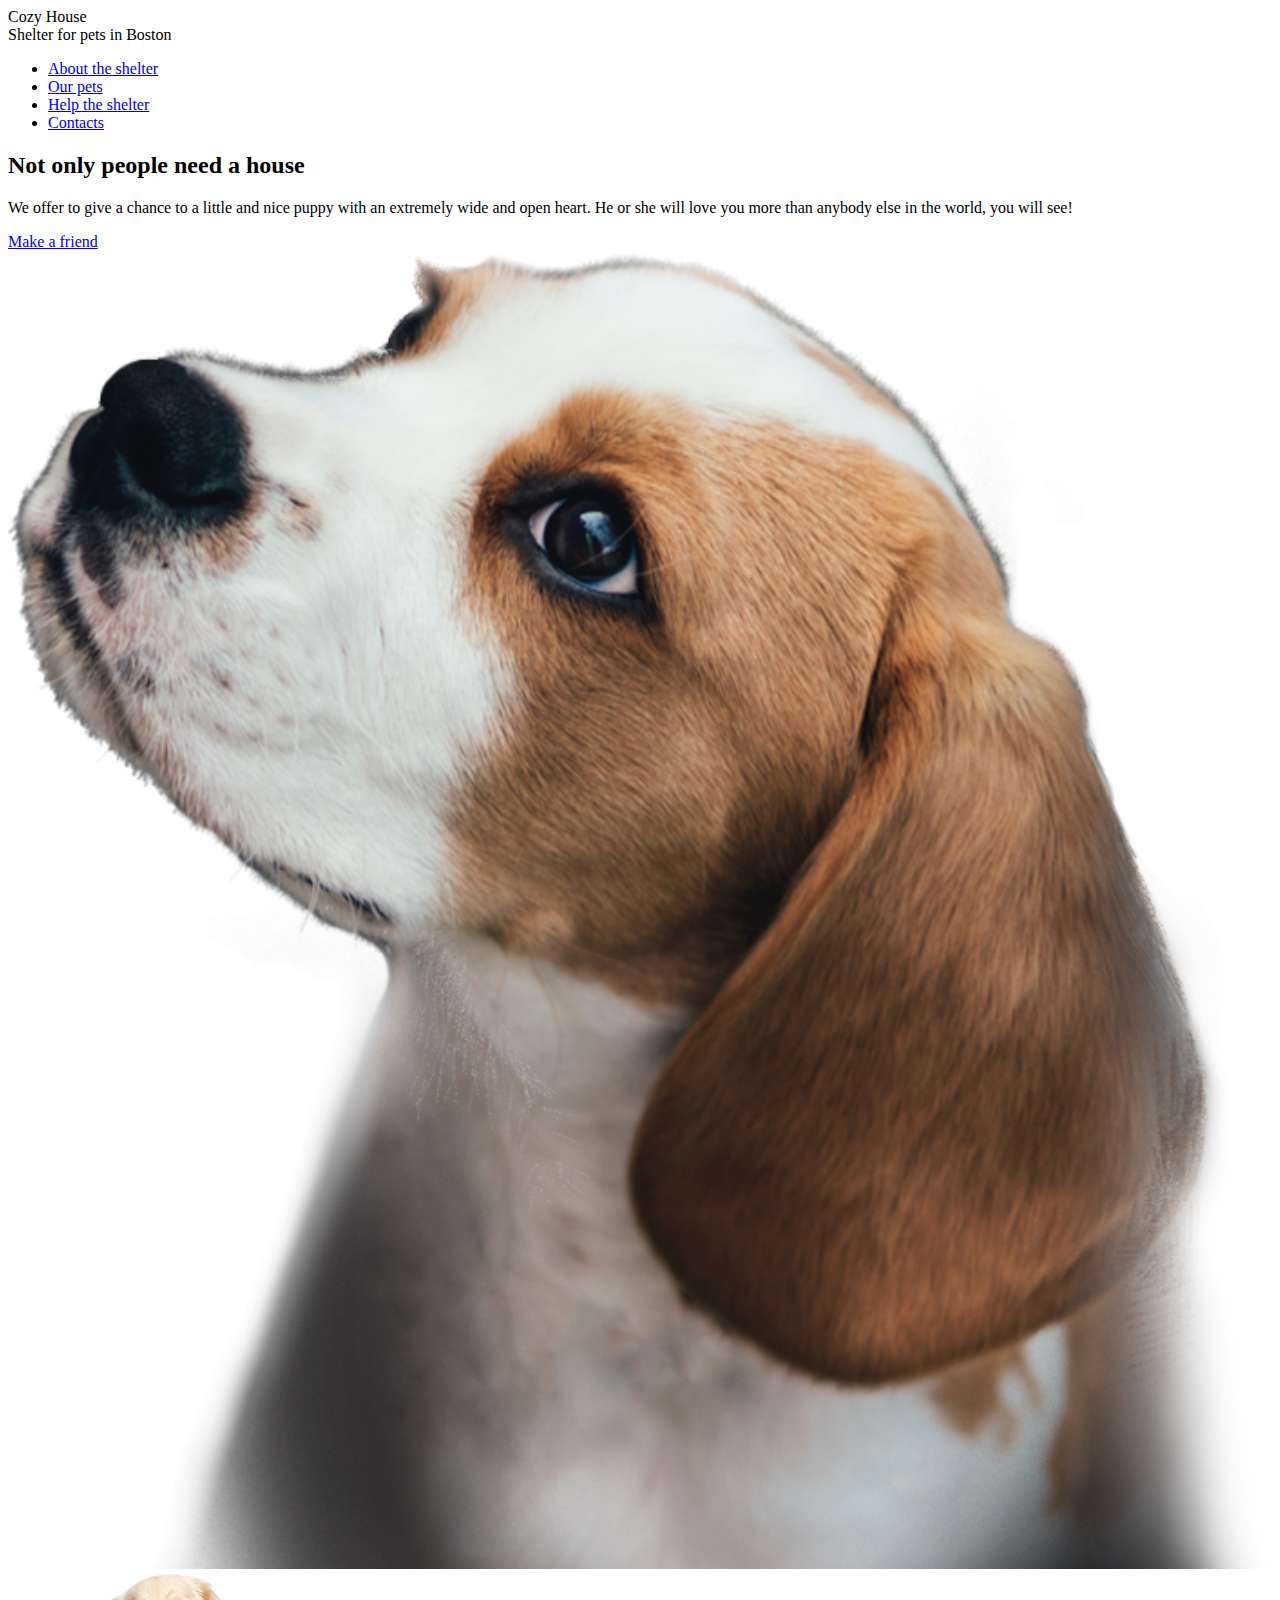
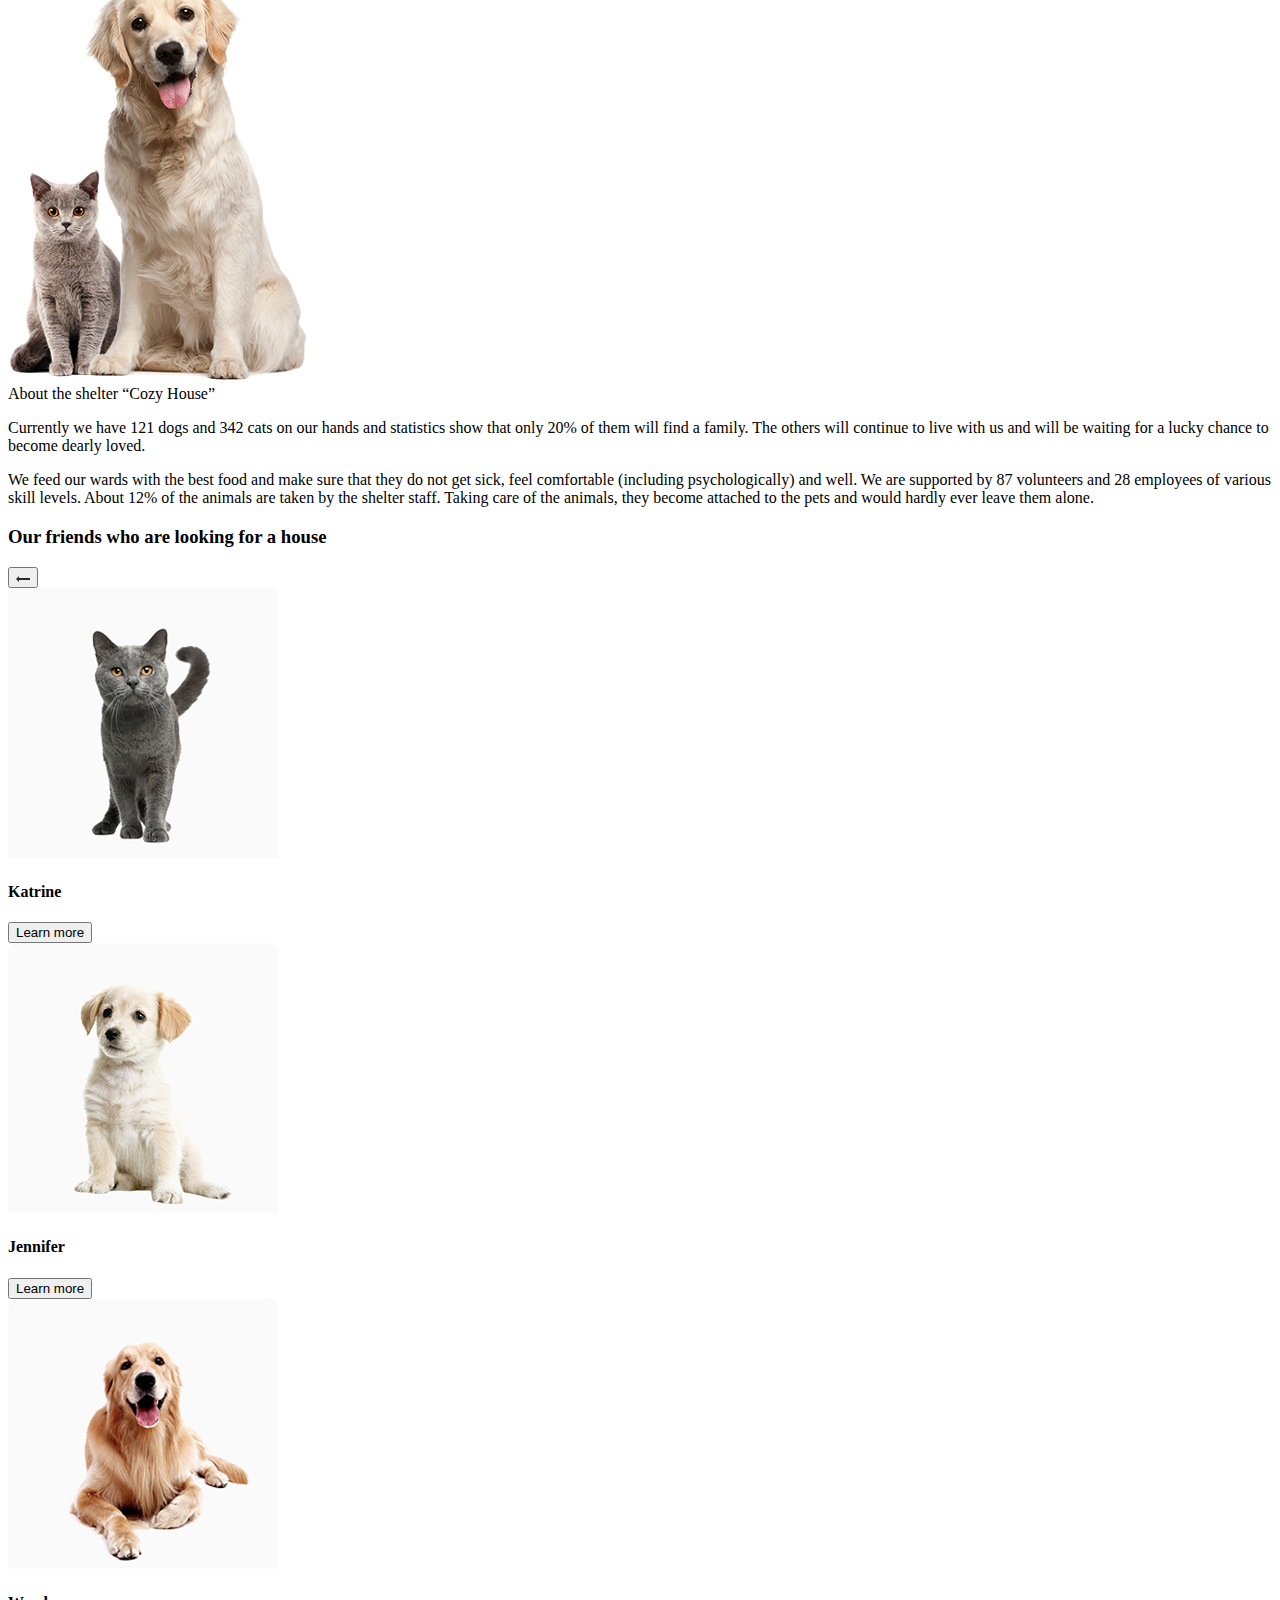
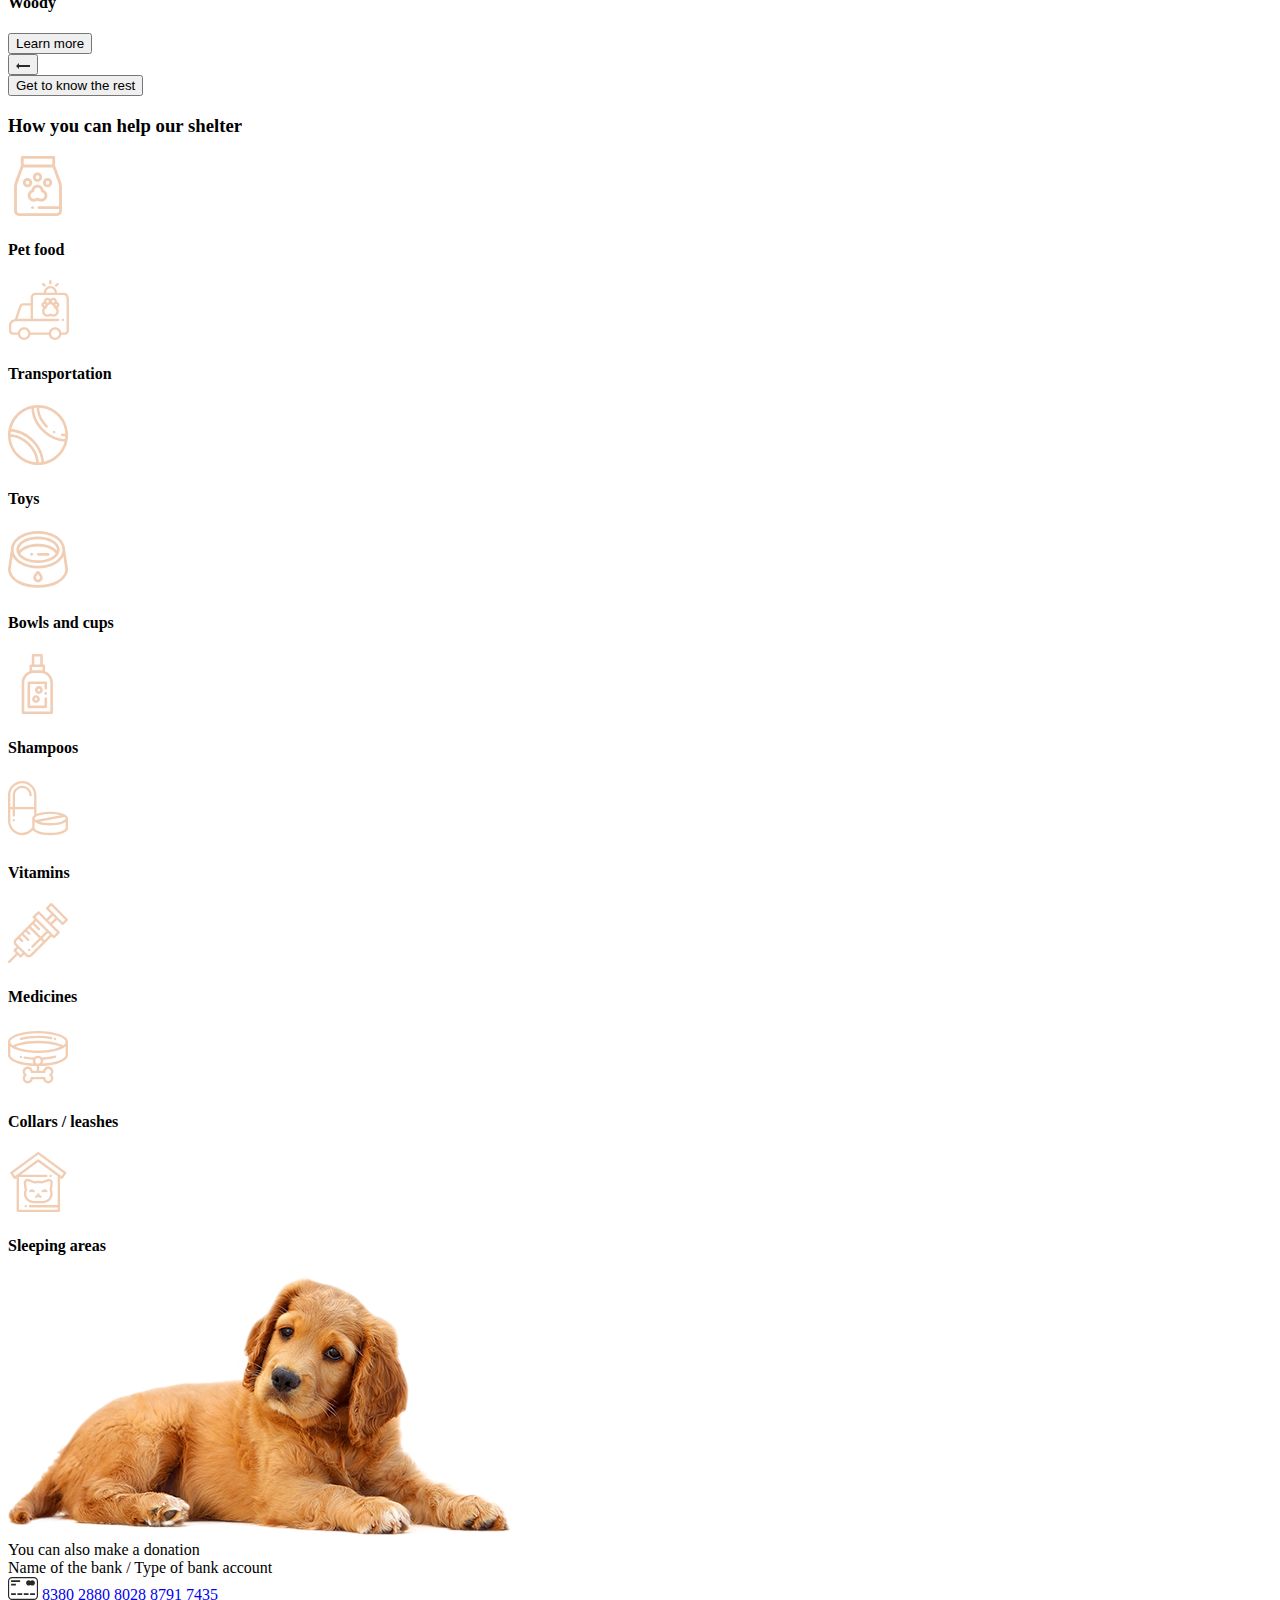
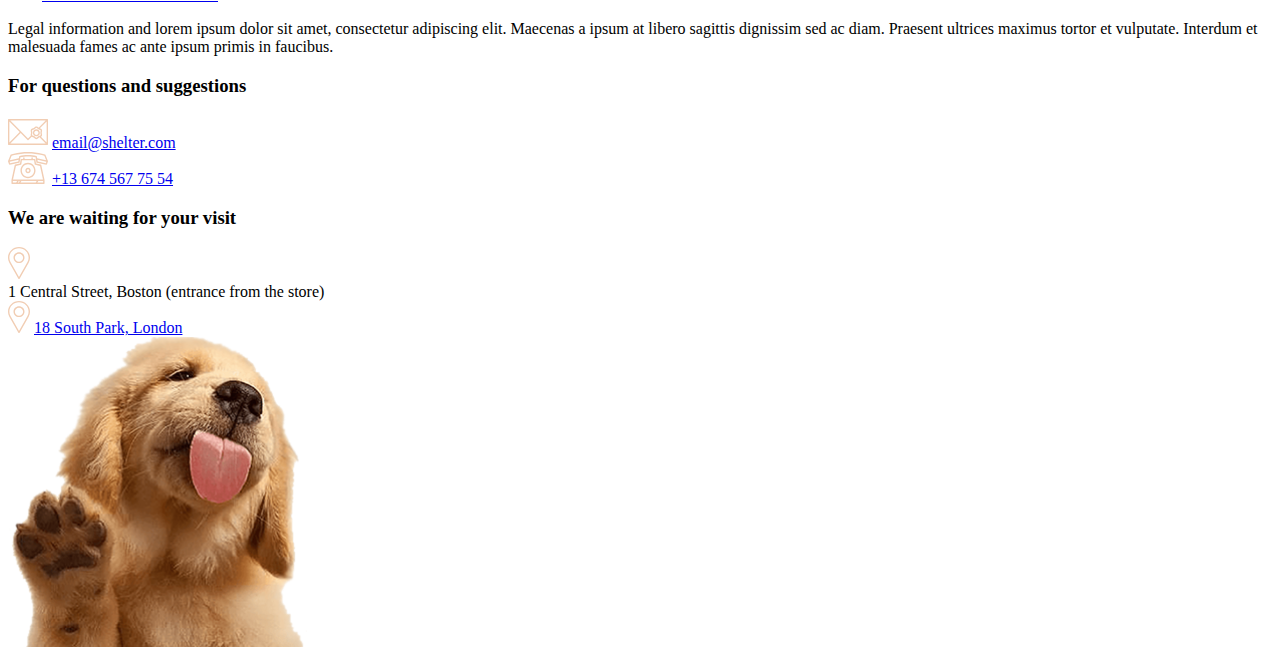
==== Shelter/pages/main/index.html @ 5400a788 "Add files via upload" ====
<!DOCTYPE html>
<html lang="en">

<head>
    <meta charset="UTF-8">
    <meta name="viewport" content="width=device-width, initial-scale=1.0">
    <link rel="stylesheet" href="./styles.css">
    <title>Shelter</title>
</head>

<body>

    <header class="header">
        <div class="wrapper">

            <div class="Header__logo">
                <div class="Header__logo__name"> Cozy House</div>
                <div class="Header__logo__text">Shelter for pets in Boston</div>
            </div>

            <nav class="nav">
                <ul class="list">
                    <li class="list__item "><a class="list_link list__item_active" href="#">About the shelter</a></li>
                    <li class="list__item"><a class="list_link list__link-disabled" href="../pets/pets.html">Our pets</a></li>
                    <li class="list__item"><a class="list_link list__link-disabled" href="#">Help the shelter</a></li>
                    <li class="list__item"><a class="list_link list__link-disabled" href="#">Contacts</a></li>
                </ul>

            </nav>
        </div>
    </header>



    <section class="section">
        <main class="main">
            <div class="wrapper">
                <div class="hero">
                    <div class="hero__content">
                        <h2 class="hero__title">Not only people need a house</h2>

                        <p class="hero__subtitle"> We offer to give a chance to a little and nice puppy with an
                            extremely wide
                            and open heart. He or she will love you more than anybody else in the world, you will see!
                        </p>

                        <div class="NotOnly__button">
                            <a href="../pets/pets.html"> Make a friend</a>
                        </div>

                        
                    </div>



                    <div class="hero__image">
                        <img src="../../assets/images/start-screen-puppy.png" alt="Dog" width = 100%;>
                   </div>
                    <!--hero__content-->

                </div>
                <!--hero-->
            </div>
            <!--wrapper-->
        </main>




        <div class="about">
            <div class="wrapper">
                <div class="about__wrapper">
                    <div class="about__img-wrapper">
                        <img class="about__img" src="../../assets/images/about-pets.jpg" alt="">
                    </div>
                    <div class="about__content">
                        <div class="about__title">
                            <span>
                                About the shelter
                            </span>
                            <span>
                                “Cozy House”
                            </span>

                        </div>
                        <div class="about__description">
                            <p>
                                Currently we have 121 dogs and 342 cats on our hands and statistics show that only 20%
                                of them will find a family. The others will continue to live with us and will be waiting
                                for a lucky chance to become dearly loved.
                            </p>
                            <p>
                                We feed our wards with the best food and make sure that they do not get sick, feel
                                comfortable (including psychologically) and well. We are supported by 87 volunteers and
                                28 employees of various skill levels. About 12% of the animals are taken by the shelter
                                staff. Taking care of the animals, they become attached to the pets and would hardly
                                ever leave them alone.
                            </p>
                        </div>
                    </div>
                </div>
            </div>
        </div>
        <!--about-->

        <div class="pets">
            <div class="wrapper">
                <div class="pets__wrapper">


                    <h3 class="pets__title">
                        <span>Our friends who</span>
                        <span>are looking for a house</span>
                    </h3>

                    <div class="pets__contetnt">
                        <button class="slider__button"><img src="../../assets/images/Arrow.svg" alt="arrow">
                        </button>


                        <div class="pets__cards">
                            <div class="pets__card-item">
                                <img src="../../assets/images/pets-katrine.png" alt="Pets-Katrine"
                                    class="pets__card-image">
                                <div class="pets__card-content">
                                    <h4 class="pets__card-title">Katrine</h4>
                                    <button class="pets__card-button">Learn more</button>
                                </div>
                            </div>
                            <div class="pets__card-item">
                                <img src="../../assets/images/pets-jennifer.png" alt="Pets-jennifer"
                                    class="pets__card-image">
                                <div class="pets__card-content">
                                    <h4 class="pets__card-title">Jennifer</h4>
                                    <button class="pets__card-button">Learn more</button>
                                </div>
                            </div>
                            <div class="pets__card-item hidden">
                                <img src="../../assets/images/pets-woody.png" alt="Pets-Woody"
                                    class="pets__card-image">
                                <div class="pets__card-content">
                                    <h4 class="pets__card-title">Woody</h4>
                                    <button class="pets__card-button">Learn more</button>
                                </div>
                            </div>


                        </div>


                        <button class="slider__button-reverted"><img src="../../assets/images/Arrow.svg" alt="arrow">
                        </button>
                    </div>

                   <a href="../pets/pets.html">     
                        <button 
                        class="pets__button">Get to know the rest</button>
                    </a>

                </div>
            </div>
        </div>
        <div class="help">
            <div class="help__wrapper wrapper">
                <h3 class="help__title"> 
                    <span>How you can help</span>
                    <span>our shelter</span>
                </h3>

                    <div class="help_content">

                        <div class="help_item">
                            <img src="../../assets/images/ico/icon-pet-food.svg" alt="" class="help__item-icon">

                            <h4  class="help__item-title">Pet food</h4>
                        </div>

                        <div class="help_item">
                            <img src="../../assets/images/ico/icon-transportation.svg" alt="" class="help__item-icon">

                            <h4  class="help__item-title">Transportation</h4>
                        </div>
                        <div class="help_item">
                            <img src="../../assets/images/ico/icon-toys.svg" alt="" class="help__item-icon">

                            <h4  class="help__item-title">Toys</h4>
                        </div>
                        <div class="help_item">
                            <img src="../../assets/images/ico/icon-bowls-and-cups.svg" alt="" class="help__item-icon">

                            <h4  class="help__item-title">Bowls and cups</h4>
                        </div>
                        <div class="help_item">
                            <img src="../../assets/images/ico/icon-shampoos.svg" alt="" class="help__item-icon">

                            <h4  class="help__item-title">Shampoos</h4>
                        </div>
                        <div class="help_item">
                            <img src="../../assets/images/ico/icon-vitamins.svg" alt="" class="help__item-icon">

                            <h4  class="help__item-title">Vitamins</h4>
                        </div>
                        <div class="help_item">
                            <img src="../../assets/images/ico/icon-medicines.svg" alt="" class="help__item-icon">

                            <h4  class="help__item-title">Medicines</h4>
                        </div>
                        <div class="help_item">
                            <img src="../../assets/images/ico/icon-collars-leashes.svg" alt="" class="help__item-icon">

                            <h4  class="help__item-title">Collars / leashes</h4>
                        </div>
                        <div class="help_item">
                            <img src="../../assets/images/ico/icon-sleeping-area.svg" alt="" class="help__item-icon">

                            <h4  class="help__item-title">Sleeping areas</h4>
                        </div>


                    </div> <!--Help content-->
               
            </div>
        </div>

        <div class="donation">
            <div class="donation__wrapper wrapper">
                <img src="../../assets/images/donation-dog.png" alt="" class="donation__image">
                    
                <div class="donation__content">
                        <div class="donation__title">
                            <span>You can also</span> 
                            <span> make a donation</span>
                        </div>
                        <div class="donation__subtitle">Name of the bank / Type of bank account</div>
                        <div class="donation__paymant">
                            <img src="../../assets/images/ico/credit-card.svg" alt="" class="donation__paymant-ico">
                            <a href="#" class="donation__paymant-text">8380 2880 8028 8791 7435</a>
                        </div>
                        <p class="donation__descriptoin">Legal information and lorem ipsum dolor sit amet, consectetur adipiscing elit. Maecenas a ipsum at libero sagittis dignissim sed ac diam. Praesent ultrices maximus tortor et vulputate. Interdum et malesuada fames ac ante ipsum primis in faucibus.</p>
                </div>
                
            </div>
        </div>

    </section>


<footer class="footer">
    <div class="footer-wrapper wrapper">
        <div class="wrapper__content">

            <div class="footer__contacts">
                <h3 class="footer__contacts-title"> 
                    <span>For questions</span>
                    <span>and suggestions</span>
                </h3>
    
                <div class="footer__contacts-mail">
                    <img 
                    class="footer__contacts-mail-icon" 
                    src="../../assets/images/ico/icon-email.svg" 
                    alt="">
                    <a href="#" class="footer__contacts-mail-text">email@shelter.com</a>
                </div>
                <div class="footer__contacts-phone">
                    <img 
                    class="footer__contacts-phone-icon" 
                    src="../../assets/images/ico/icon-phone.svg" 
                    alt="">
                    <a href="#" class="footer__contacts-phone-number">+13 674 567 75 54</a>
                </div>
            </div>
    
            <div class="footer__location">
                <h3 class="footer__location-title"> 
                    <span>We are waiting</span>
                    <span>for your visit</span>
                </h3>
                
                <div class="footer__location-first">
                    <img 
                    class="footer__location-icon" 
                    src="../../assets/images/ico/icon-marker.svg" 
                    alt="">
                    <div class="footer__location-first-text">
                        <span>1 Central Street, Boston</span>
                        <span>(entrance from the store)</span>
                    </div>
                </div>
                <div class="footer__location-second">
                    <img 
                    class="footer__location-icon" 
                    src="../../assets/images/ico/icon-marker.svg" 
                    alt="">
                    <a href="#" class="footer__location-second-text">18 South Park, London </a>
                </div>
            </div>

        </div> <!--wrapper__content-->
       
        <div class="footer__image-wrapper">
            <img src="../../assets/images/footer-puppy.png" alt="">
        </div>

    </div> <!--Wrapper-->
</footer>


</body>

</html>
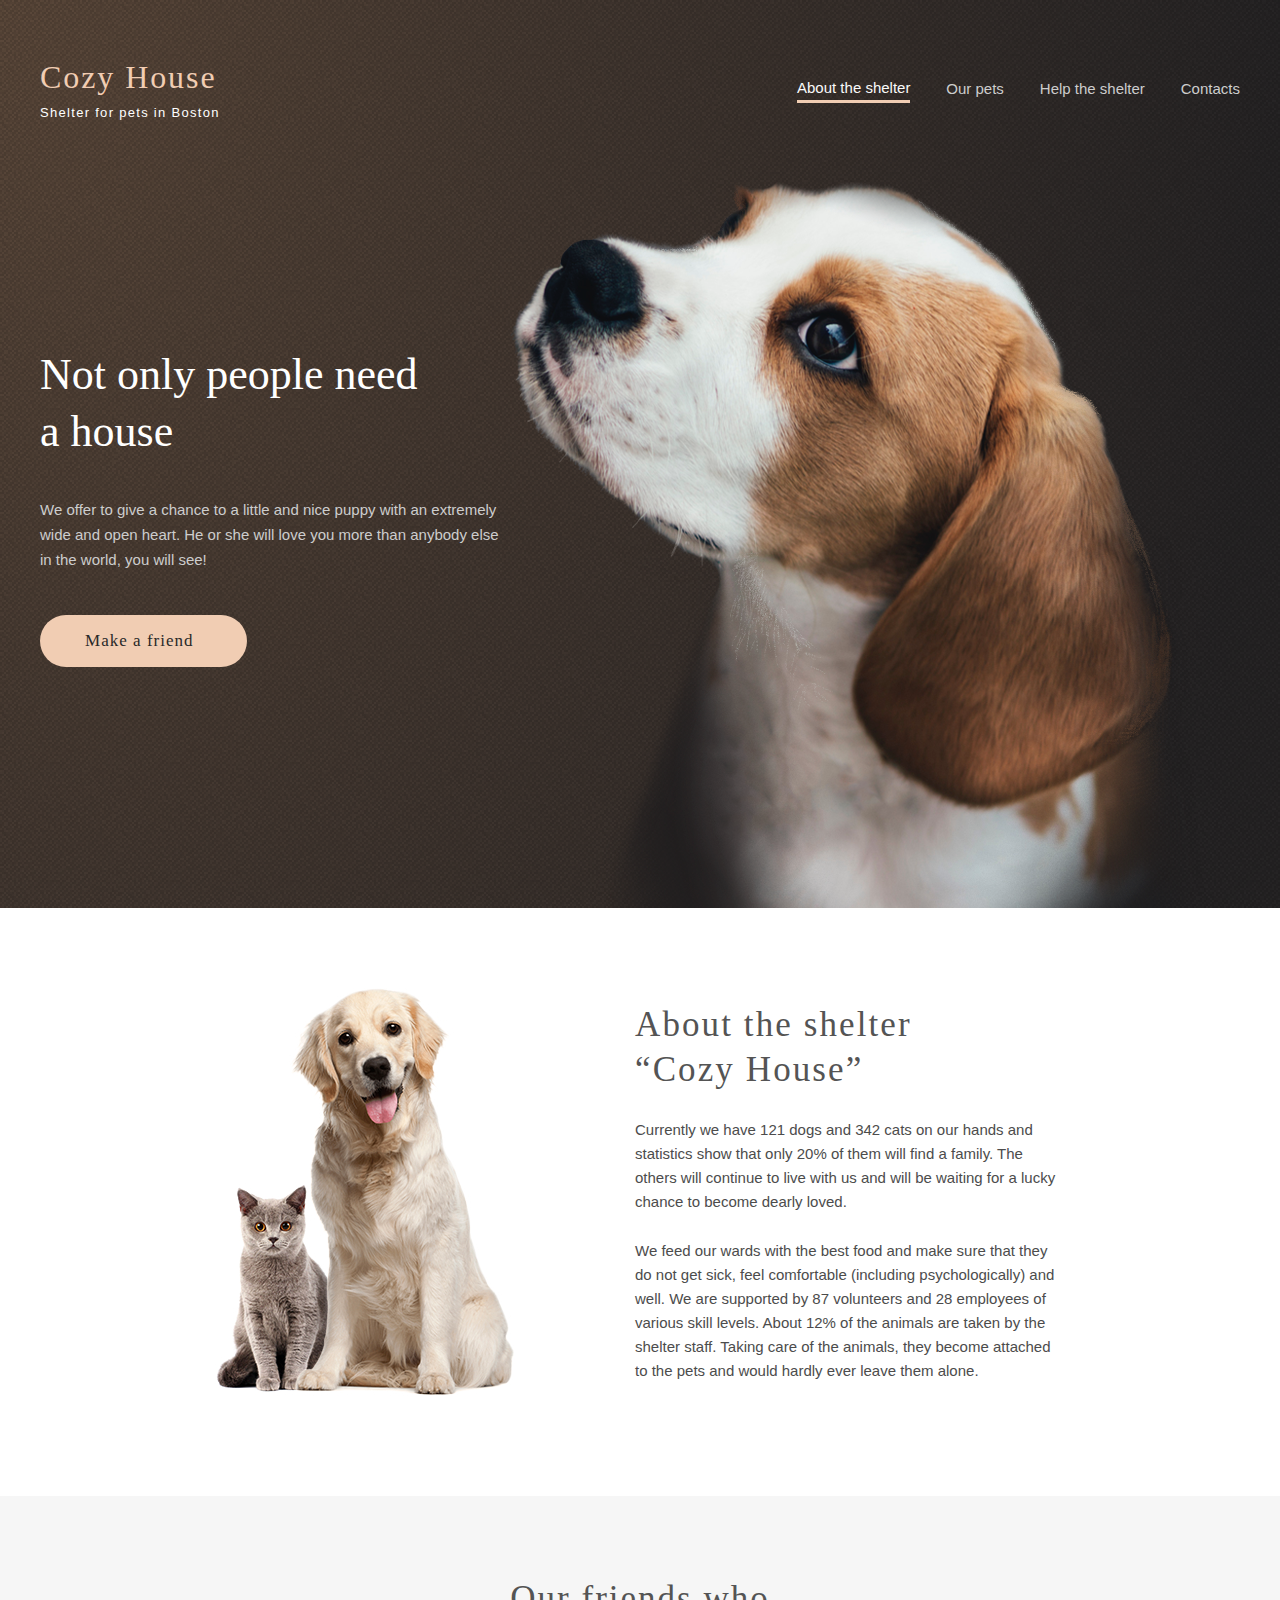
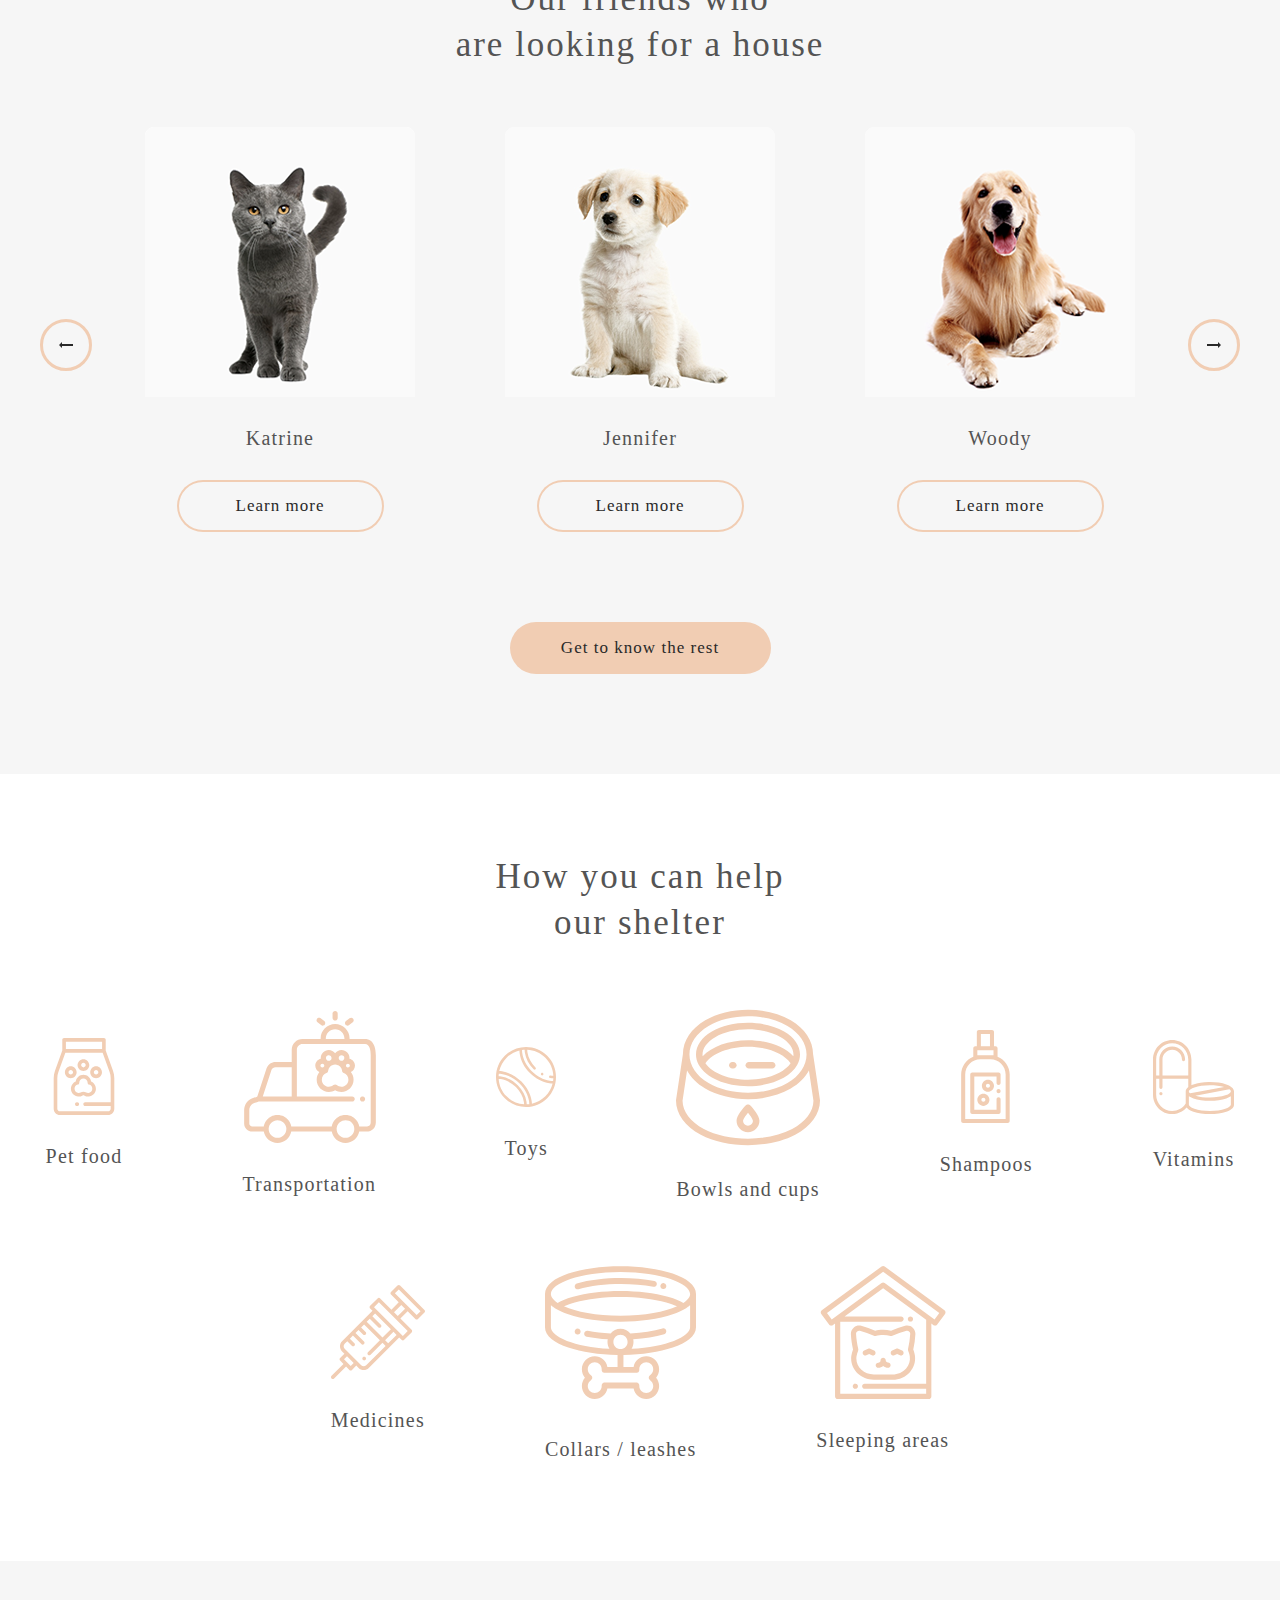
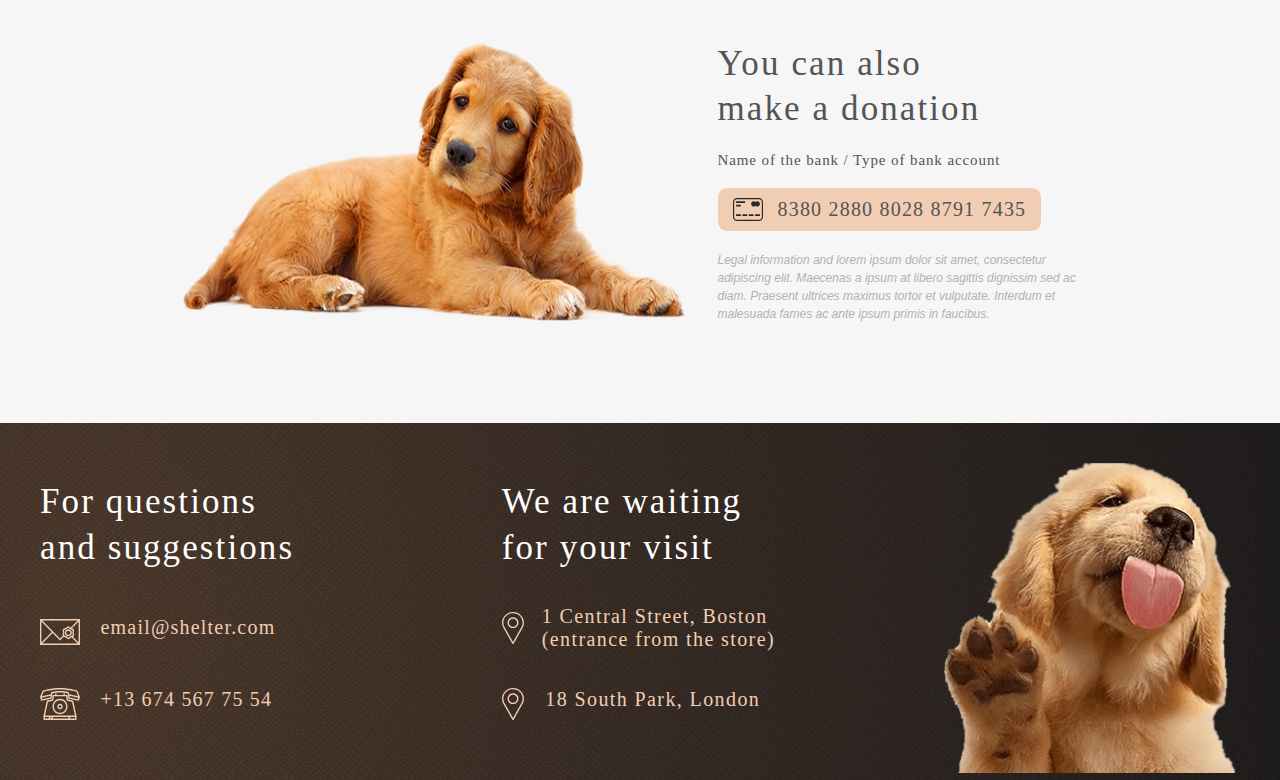
==== commit 248aeb0f: "Update index.html" ====
--- a/Shelter/pages/main/index.html
+++ b/Shelter/pages/main/index.html
@@ -127,7 +127,7 @@
                                     <button class="pets__card-button">Learn more</button>
                                 </div>
                             </div>
-                            <div class="pets__card-item">
+                            <div class="pets__card-item hidden_phone">
                                 <img src="../../assets/images/pets-jennifer.png" alt="Pets-jennifer"
                                     class="pets__card-image">
                                 <div class="pets__card-content">
@@ -308,4 +308,4 @@
 
 </body>
 
-</html>+</html>
--- a/Shelter/pages/main/styles.css
+++ b/Shelter/pages/main/styles.css
@@ -0,0 +1,790 @@
+
+*{
+    padding: 0;
+    margin: 0;
+    border: 0;
+}
+*,*:before,*:after{
+    -moz-box-sizing: border-box;
+    -webkit-box-sizing: border-box;
+    box-sizing: border-box;
+}
+:focus,:active{ outline: none;}
+a:focus,a:active{ outline: none;}
+
+nav,footer,header,aside {display: block;}
+
+html, body {
+    height: 100%;
+    width: 100%;
+    font-size: 100%;
+    line-height: 1;
+    font-size: 14px;
+    -ms-text-size-adjust: 100%;
+    -moz-text-size-adjust: 100%;
+    -webkit-text-size-adjust: 100%;
+}
+
+input,button, textarea {font-family: inherit;}
+
+input::-ms-clear{display: none;}
+button{cursor: pointer;}
+button::-moz-focus-inner{padding: 0; margin: 0;}
+a,a:visited{text-decoration: none;}
+a:hover{text-decoration: none;}
+ul li{list-style: none;}
+img{vertical-align: top;}
+
+h1,h2,h3,h4,h5,h6{font-size: inherit; font-weight: 400;}
+/*____________________________________________________________*/
+
+:root {
+    font-size: 10px;
+}
+.wrapper {
+    max-width: 120rem;
+    display: flex;
+    flex: 1;
+    justify-content: space-between;
+    margin: 0 auto;
+}
+.section {
+    width: 100%;
+    
+    
+}
+
+.header {
+    width: 100vw;
+    max-width: 100%;
+    position: absolute;
+    top: 6rem;
+   
+    color: #FAFAFA;
+}
+
+
+
+.Header__logo {
+    display: flex;
+    flex-direction: column;
+}
+
+
+.Header__logo__name {
+    letter-spacing: 0.06em;
+    color: #f1cdb3;
+    font-family: Georgia;
+    
+    font-size: 3.2rem;
+    /*letter-spacing: 0.12rem;*/
+
+    line-height: 110%;
+}
+.Header__logo__text {
+    font-family: Arial;
+   margin-top: 0.3rem;
+   text-align: center;
+   letter-spacing: 0.1em;
+    font-size: 1.3rem;
+    line-height: 1.07rem;
+    padding-top: 10px;
+   
+    color: #FFFFFF;
+}
+.nav {
+   display: flex;
+   justify-content: space-between;
+    width: 443px;
+    
+}
+.list{
+    display: flex;
+    justify-content: space-between;
+    width: 100%;
+    font-family: Arial;
+    margin: 0;
+    padding: 0;
+ 
+}
+
+.list__item{
+    display: flex;
+    align-items: center;
+
+}
+
+.list__item_active{
+     border-bottom: .3rem solid #F1CDB3;
+    }
+
+.list_link{
+    font-size: 1.5rem;
+    font-family: Arial;
+    color: #FAFAFA;
+    line-height: 160%;
+}
+
+.list__link-disabled {
+    color: #CDCDCD;
+}
+/*__________________  HERO   _____________________*/
+.main {
+    display: flex;
+    width: 100%;
+    background: url(/Shelter/assets/images/noise_transparent@2x.png), radial-gradient(100% 215.42% at 0% 0%, #5B483A 0%, #262425 100%), #211F20;
+}
+
+.hero {
+    display: flex;
+    padding-top: 180px;
+    
+    
+}
+.hero__image {
+   width: 100%;
+    
+}
+
+.hero__content {
+    display: flex;
+    flex-direction: column;
+    justify-content: center;
+    padding-bottom: 7.5rem;
+}
+
+
+.hero__title{
+    font-family: Georgia;
+    margin-bottom: 1rem;
+   
+    font-size: 4.4rem;
+    line-height: 130%;
+    /* or 57px */
+    color: #FFFFFF;
+    max-width: 40rem;
+  
+}
+
+.hero__subtitle {
+    font-family: Arial;
+    height: 7.6rem;
+    width: 47rem;
+
+    font-size: 15px;
+    line-height: 167%;
+  
+    margin-top: 2.625rem;
+    color: #CDCDCD;
+}
+.NotOnly__button, .pets__card-button, .pets__button  {
+    margin-top: 42px;
+    background: #F1CDB3;
+    border-radius: 100px;
+    padding: 15px 0px 0px 45px;
+    width: 207px;
+    height: 52px;
+}
+.NotOnly__button:hover {
+    background: #FDDCC4;
+    transition-duration: .5s;
+    cursor: pointer;
+}
+
+.NotOnly__button a{
+    font-family: Georgia;
+    
+    font-size: 17px;
+    line-height: 130%;
+    letter-spacing: 0.06em;
+    color: #292929;
+   
+}
+.Not_only__dog {
+    position: absolute;
+   
+    height: 100%;
+    left: calc(50% - 698px/2 + 251px);
+    bottom: -10%;
+   
+}
+
+
+/*Block About*/
+.about {
+   display: flex;
+  
+
+}
+.about__wrapper {
+    padding: 8rem 17.5rem 10rem 17.5rem;
+    display: flex;
+    width: 100%;
+    justify-content: space-between;
+}
+.wrapper__inner {
+    display: flex;
+    margin: 0 auto;
+}
+
+
+.about__content {
+    display: flex;
+    justify-content: center;
+    flex-direction: column;
+    max-width: 43rem;
+}
+
+
+.about__title {
+    font-family: Georgia;
+   
+    font-size: 35px;
+    line-height: 130%;
+    /* or 45px */
+    align-items: center;
+   
+
+    color: #545454;
+}
+.about__title span{
+    display: block;
+    letter-spacing: 0.06em;
+}
+.about__description {
+    margin-top: 2.5rem;
+}
+.about__description p{
+    /* paragraph-l */
+
+    font-family: Arial;
+    font-style: normal;
+    font-weight: normal;
+    font-size: 15px;
+    line-height: 160%;
+    /* or 24px */
+    align-items: center;
+    color: #4C4C4C;
+}
+.about__description p:nth-child(2){
+    margin-top: 2.5rem;
+}
+
+/*_________________ PETS ___________________________*/
+.pets {
+    padding: 8rem 0 10rem 0;
+    background: #F6F6F6;
+}
+.pets__wrapper{
+    width: 100%;
+    display: flex;
+    flex-direction: column;
+    align-items: center;
+}
+.pets__title {
+    font-family: Georgia;
+    font-style: normal;
+    font-weight: normal;
+    font-size: 35px;
+    line-height: 130%;
+    /* or 45px */
+   
+    text-align: center;
+    letter-spacing: 0.06em;
+    /* color-dark-l */
+    color: #545454;
+
+   max-width: 40rem;
+}
+.pets__title span{
+    display: block;
+    letter-spacing: .2rem;
+}
+.pets__contetnt {
+    display: flex;
+    align-items: center;
+}
+.pets__cards {
+    display: flex;
+    padding: 6rem 0.8rem;
+}
+.pets__card-item {
+    display: flex;
+    flex-direction: column;
+    border-radius: .9rem;
+    margin: 0 4.5rem;
+}
+.pets__card-item:hover {
+    cursor: pointer;
+    box-shadow: 0px 2px 35px 14px rgba(13, 13, 13, 0.04);
+}
+
+.pets__card-image {
+    width: 100%;
+}
+.pets__card-content {
+    display: flex;
+    flex-direction: column;
+    align-items: center;
+    margin-bottom: 3rem;
+}
+.pets__card-title {
+    /* pets-card-title */
+
+    font-family: Georgia;
+    font-style: normal;
+    font-weight: normal;
+    font-size: 20px;
+    line-height: 23px;
+    /* identical to box height */
+    margin: 3rem 0;
+   
+    align-items: center;
+    text-align: center;
+    letter-spacing: 0.06em;
+
+    /* color-dark-l */
+
+    color: #545454;
+}
+.pets__card-button {
+   background-color: transparent;
+   padding: 0;
+  
+   box-shadow: inset 0 0 0 2px  #F1CDB3;
+   transition:  background-color .5s linear;
+
+   font-family: Georgia;
+    
+    font-size: 17px;
+    line-height: 130%;
+    /* identical to box height, or 22px */
+    
+    letter-spacing: 0.06em;
+    margin-top: 0;
+    /* color-dark-3xl */
+
+    color: #292929;
+}
+.pets__card-button:hover {
+    background-color: #F1CDB3;
+    transition:  background-color .5s linear;
+}
+
+
+.slider__button, .slider__button-reverted{
+    display: flex;
+    justify-content: center;
+    align-items:center;
+    
+    width: 5.2rem;
+    height: 5.2rem;
+    border: 0.3rem solid #F1CDB3;
+    border-radius: 100%;
+    padding: 1.9rem;
+    background: none;
+    transition:  background-color .5s linear;
+}       
+.slider__button-reverted {
+    transform: rotate(180deg);
+}
+
+.slider__button:hover, .slider__button-reverted:hover {
+    background-color: #F1CDB3;
+    transition:  background-color .5s linear;
+}
+
+
+.pets__button {
+    margin: 0;
+    padding: 0;
+    font-family: Georgia;
+    font-size: 17px;
+    line-height: 130%;
+    /* identical to box height, or 22px */
+    letter-spacing: 0.06em;
+    color: #292929;
+    width: 261px;
+    transition-duration: .5s;
+}
+.pets__button:hover {
+    background: #FDDCC4;
+    transition-duration: .5s;
+}
+
+/*_______________________________________HELP___________________________*/
+
+.help {
+    margin-top: 8rem;
+    margin-bottom: 10rem;
+}
+.help__wrapper {
+    display: flex;
+    flex-direction: column;
+}
+
+.help__title span{
+    display: block;
+    font-family: Georgia;
+   
+    font-size: 35px;
+    line-height: 130%;
+    /* or 45px */
+
+   
+   
+    text-align: center;
+    letter-spacing: 0.06em;
+
+    /* color-dark-l */
+
+    color: #545454;
+}
+.help_content {
+    margin-top: 6rem;
+    display: flex;
+    flex-wrap: wrap;
+    align-items:center;
+    justify-content: center;
+    column-gap: 12rem;
+    row-gap: 5.5rem;
+}
+.help_item {
+    display: flex;
+    flex-direction:column;
+}
+.help__item-icon {
+}
+.help__item-title {
+    margin-top: 3rem;
+    font-family: Georgia;
+   
+    font-size: 20px;
+    line-height: 115%;
+   
+    align-items: center;
+    text-align: center;
+    letter-spacing: 0.06em;
+
+    color: #545454;
+}
+
+.donation {
+    padding-top: 8rem;
+    padding-bottom: 10rem;
+    background: #F6F6F6;
+}
+.donation__wrapper {
+    display: flex;
+    justify-content: center;
+}
+
+.donation__image {
+    display: flex;
+    justify-content: center;
+    align-items: center;
+}
+.donation__content {
+    margin-left: 3rem;
+    max-width: 38rem;
+    display: flex;
+    flex-direction: column;
+    align-items: flex-start;
+}
+.donation__title span{
+    font-family: Georgia;
+    
+    font-size: 35px;
+    line-height: 130%;
+    /* or 45px */
+
+    display: block;
+    align-items: center;
+    letter-spacing: 0.06em;
+
+    color: #545454;
+}
+.donation__subtitle {
+    font-family: Georgia;
+    margin-top: 2rem;
+    font-size: 15px;
+    line-height: 110%;
+  
+    display: flex;
+    align-items: center;
+    letter-spacing: 0.06em;
+    color: #545454;
+}
+.donation__paymant {
+    background: #F1CDB3;
+    border-radius: 9px;
+    padding: 10px 15px;
+
+    display: flex;
+    margin-top: 2rem;
+}
+.donation__paymant-ico {
+   
+    margin-right: 1.5rem;
+}
+.donation__paymant-text {
+    font-family: Georgia;
+     font-size: 20px;
+    line-height: 115%;
+    letter-spacing: 0.06em;
+    color: #545454;
+}
+.donation__descriptoin {
+    /* donation-description */
+    font-family: Arial;
+    font-style: italic;
+    font-weight: normal;
+    font-size: 12px;
+    line-height: 18px;
+    /* or 150% */
+    margin-top: 2rem;
+    /* color-dark-m */
+    color: #B2B2B2;
+}
+/*____________________Footer_______________________*/
+
+.footer {
+    padding-top: 4rem;
+    background:
+    url(/Shelter/assets/images/noise_transparent@2x.png), radial-gradient(110.67% 538.64% at 5.73% 50%, #513D2F 0%, #1A1A1C 100%), #211F20;
+}
+
+.wrapper__content {
+    display: flex;
+    flex: 1;
+    justify-content: space-between;
+    margin-bottom: 6rem;
+    margin-top: 1.6rem;
+    padding-right: 16.5rem;
+}
+.footer__contacts {
+    display: flex;
+    flex-direction: column;
+    justify-content: space-between;
+}
+
+.footer__contacts-title {
+    font-family: Georgia;
+    font-size: 35px;
+    line-height: 130%;
+    /* or 45px */
+    letter-spacing: 0.06em;
+    color: #FFFFFF;
+}
+.footer__contacts-title span{
+    display: block;
+}
+.footer__contacts-mail {
+    padding: 4.5rem 0 4rem 0;
+}
+
+.footer__contacts-mail-text, .footer__contacts-phone-number {
+    font-family: Georgia;
+   
+    font-size: 2rem;
+    line-height: 115%;
+    letter-spacing: 0.06em;
+    color: #F1CDB3;
+
+    margin-left: 1.7rem;
+   
+}
+
+
+
+
+.footer__location-title {
+    font-family: Georgia;
+    font-size: 35px;
+    line-height: 130%;
+    /* or 45px */
+    letter-spacing: 0.06em;
+    color: #FFFFFF;
+}
+.footer__location-title span{
+    display: block;
+}
+
+.footer__location-first {
+    padding: 3.5rem 0 3.7rem 0;
+    display: flex;
+}
+.footer__location-icon {
+}
+.footer__location-first-text, .footer__location-second-text {
+    font-family: Georgia;
+    font-size: 20px;
+    line-height: 115%;
+    letter-spacing: 0.07em;
+    color: #F1CDB3;
+    margin-left: 1.8rem;
+}
+.footer__location-first-text span {
+    display: block;
+}
+.footer__location-second {
+}
+.footer__location-second-text {
+}
+
+
+
+@media (max-width: 1200px) {
+   .header {
+    padding: 0 3rem;
+   }
+   .hero {
+    display: block;
+}
+
+    .hero__subtitle {
+        max-width: 46rem;
+
+    }
+
+    .hero__content{
+       padding-left: 3rem;
+    }
+    .about__wrapper{
+        flex-direction: column-reverse;
+        align-items: center;
+    }
+    .about__img-wrapper {
+        margin-top: 8rem;
+    }
+    .pets__card-item.hidden {
+        display: none;
+    }
+    .pets__card-item{
+        margin: 0 1rem;
+    }
+    .donation__wrapper {
+        flex-direction: column-reverse;
+        align-items: center;
+    }
+    .donation__image{
+        margin-top: 6rem;
+        width: 50%;
+    }
+    .footer-wrapper{
+        display: block;
+    }
+    .wrapper__content {
+        justify-content: space-around;
+        padding-right: 0;
+    }
+    .footer__image-wrapper{
+        display: flex;
+        justify-content: center;
+    }
+  }
+
+
+@media (max-width: 768px) {
+    
+    
+    .hero__image {
+       padding-left: 16.9rem;
+        
+    }
+
+    
+
+    .hero__content{
+        margin-left: 15.5rem;
+    }
+   
+  }
+
+  
+@media (max-width: 320px) {
+    
+    .nav{
+        display: none;
+    }
+    .hero__image {
+     
+      padding-left: 1rem;
+        
+    }
+    .hero__subtitle {
+        width: 100%;
+        margin-bottom: 2rem;
+    }
+    
+
+    .hero__content{
+       margin: 0;
+    }
+    .about__wrapper {
+        padding: 6rem 1.5rem 7rem 1.5rem;
+        text-align: justify;
+    }
+  .about__title{
+    font-size: 2.5rem;
+  }
+  .pets__card-item.hidden_phone {
+    display: none;
+
+  }
+  .pets__contetnt{
+    position: relative;
+    align-items: flex-end;
+  }
+  .slider__button {
+    position: absolute;
+    left: 20%;
+  }
+  .slider__button-reverted{
+    position: absolute;
+    right: 20%;
+  }
+  .pets__button{
+    margin-top: 4rem;
+  }
+  .pets__title {
+    font-size: 2rem;
+  }
+  .help_content{
+    column-gap: 5rem;
+    row-gap: 1.5rem;
+    margin-top: 2rem;
+  }
+  .donation__content{
+    margin: 2rem;
+    align-items: center;
+  }
+  .donation{
+    padding-top: 3rem;
+    padding-bottom: 5rem;
+  }
+  .donation__title span{
+    font-size: 2.5rem;
+  }
+  .donation__subtitle{
+    font-size: 1.3rem;
+  }
+  .donation__paymant-text{
+    font-size: 1.4rem;
+  }
+  .donation__descriptoin{
+    text-align: justify;
+  }
+  .donation__image{
+    margin-top: 1rem;
+    width: 90%;
+  }
+  .wrapper__content {
+      flex-direction: column;
+      padding: 2rem;
+  }
+  .footer__contacts-title, .footer__location-title{
+    font-size: 2.5rem;
+    text-align: center;
+  }
+}
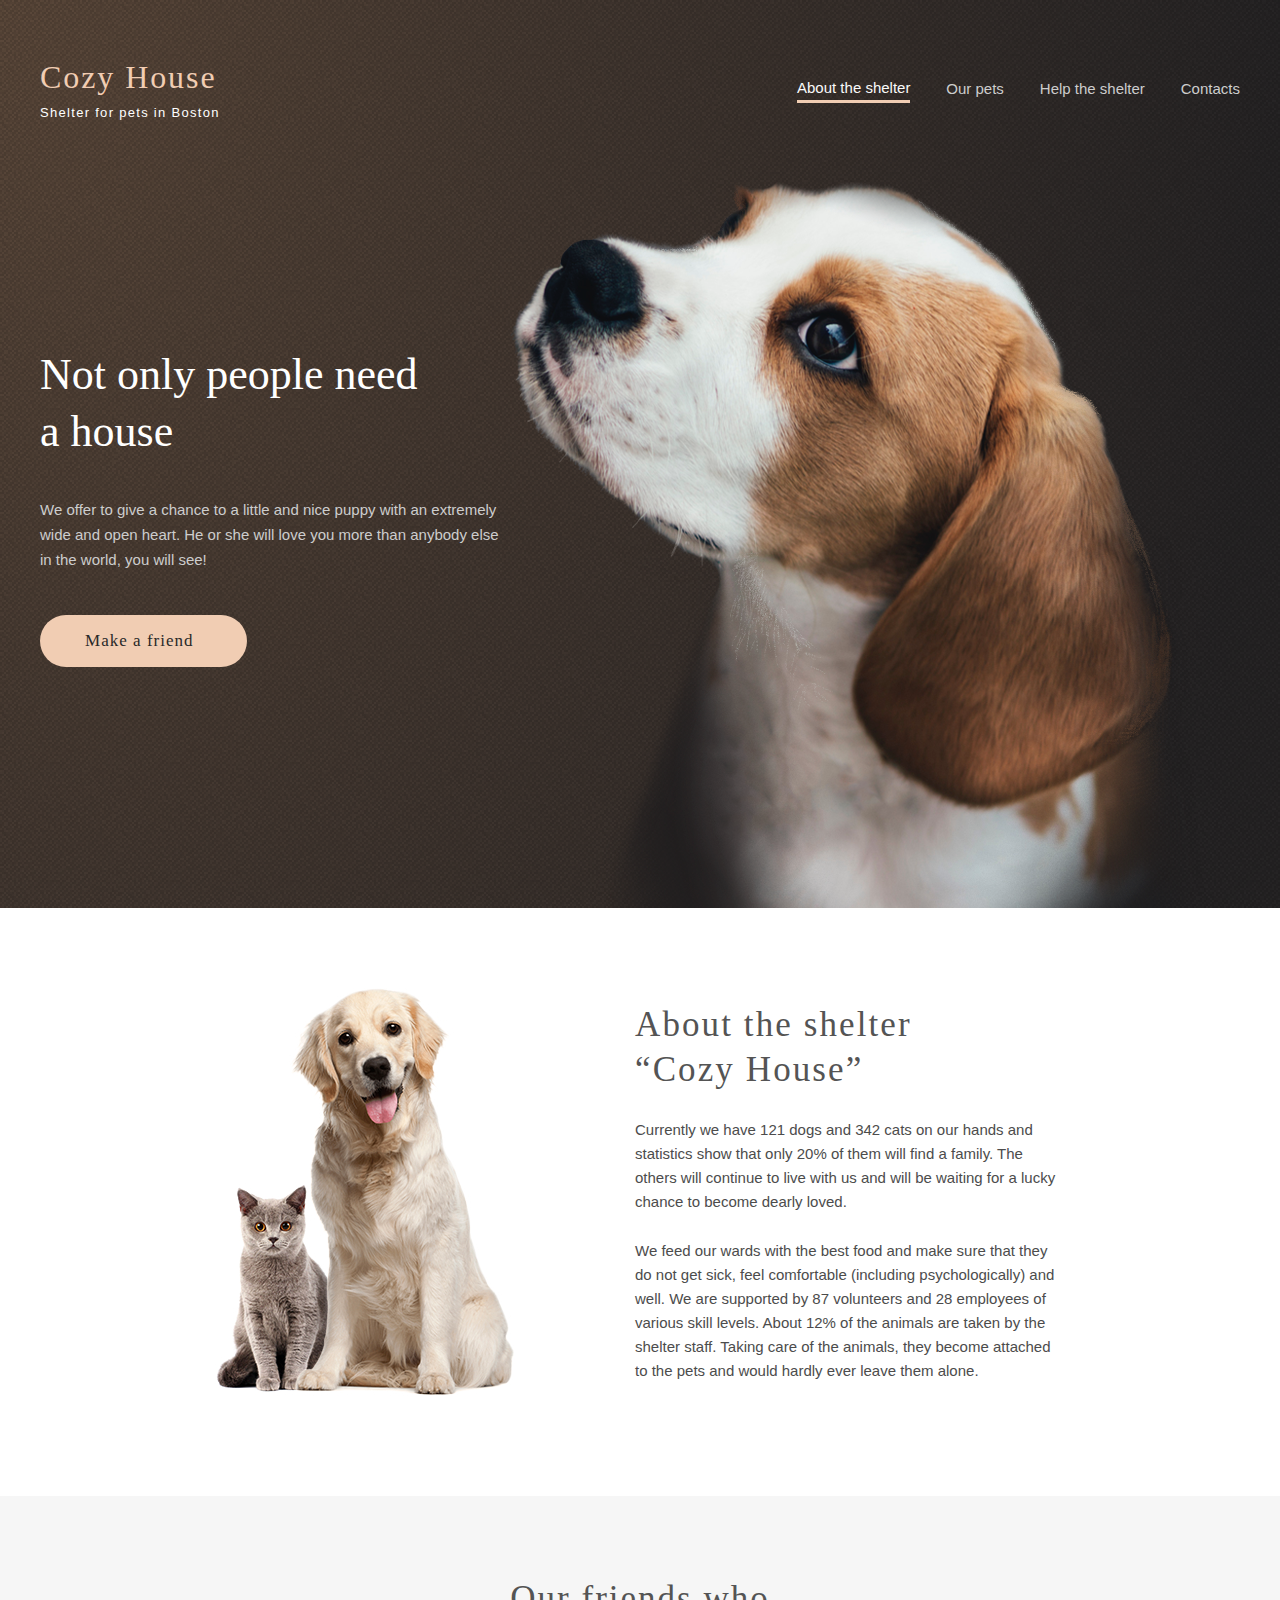
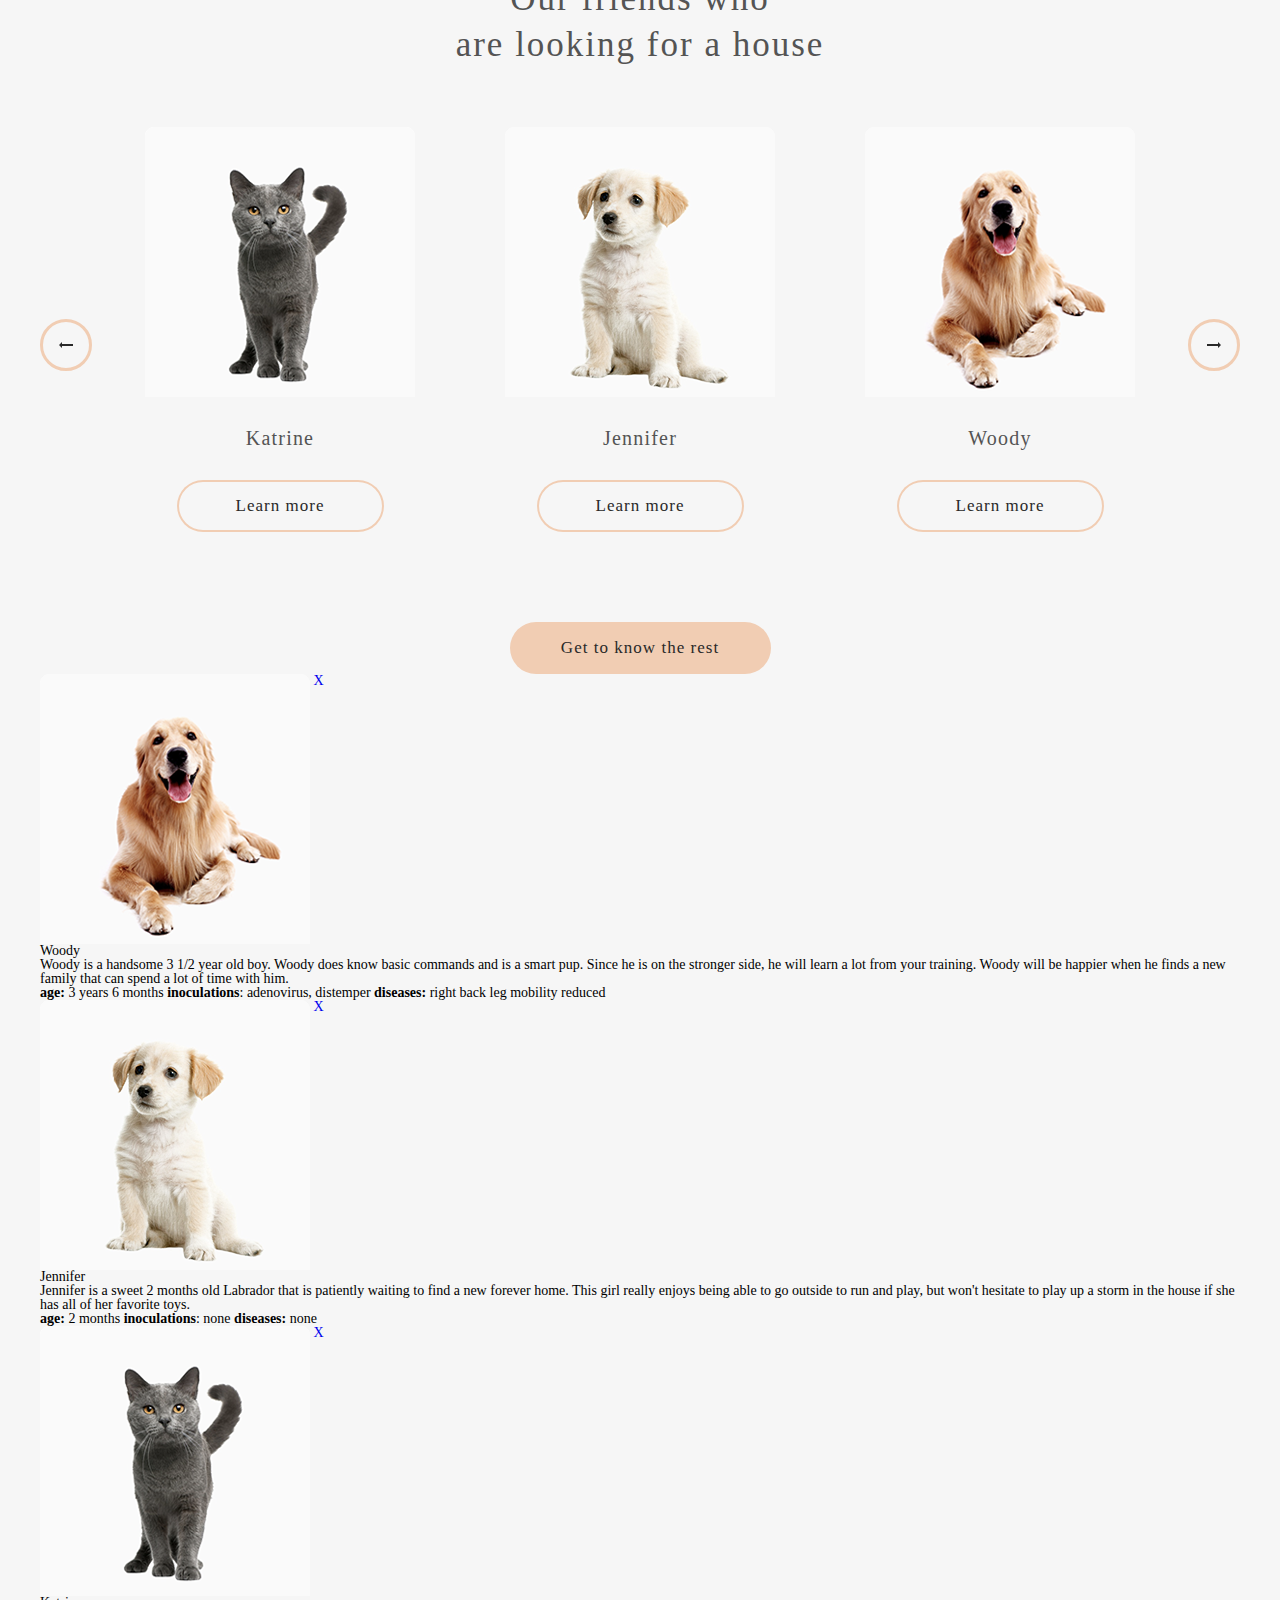
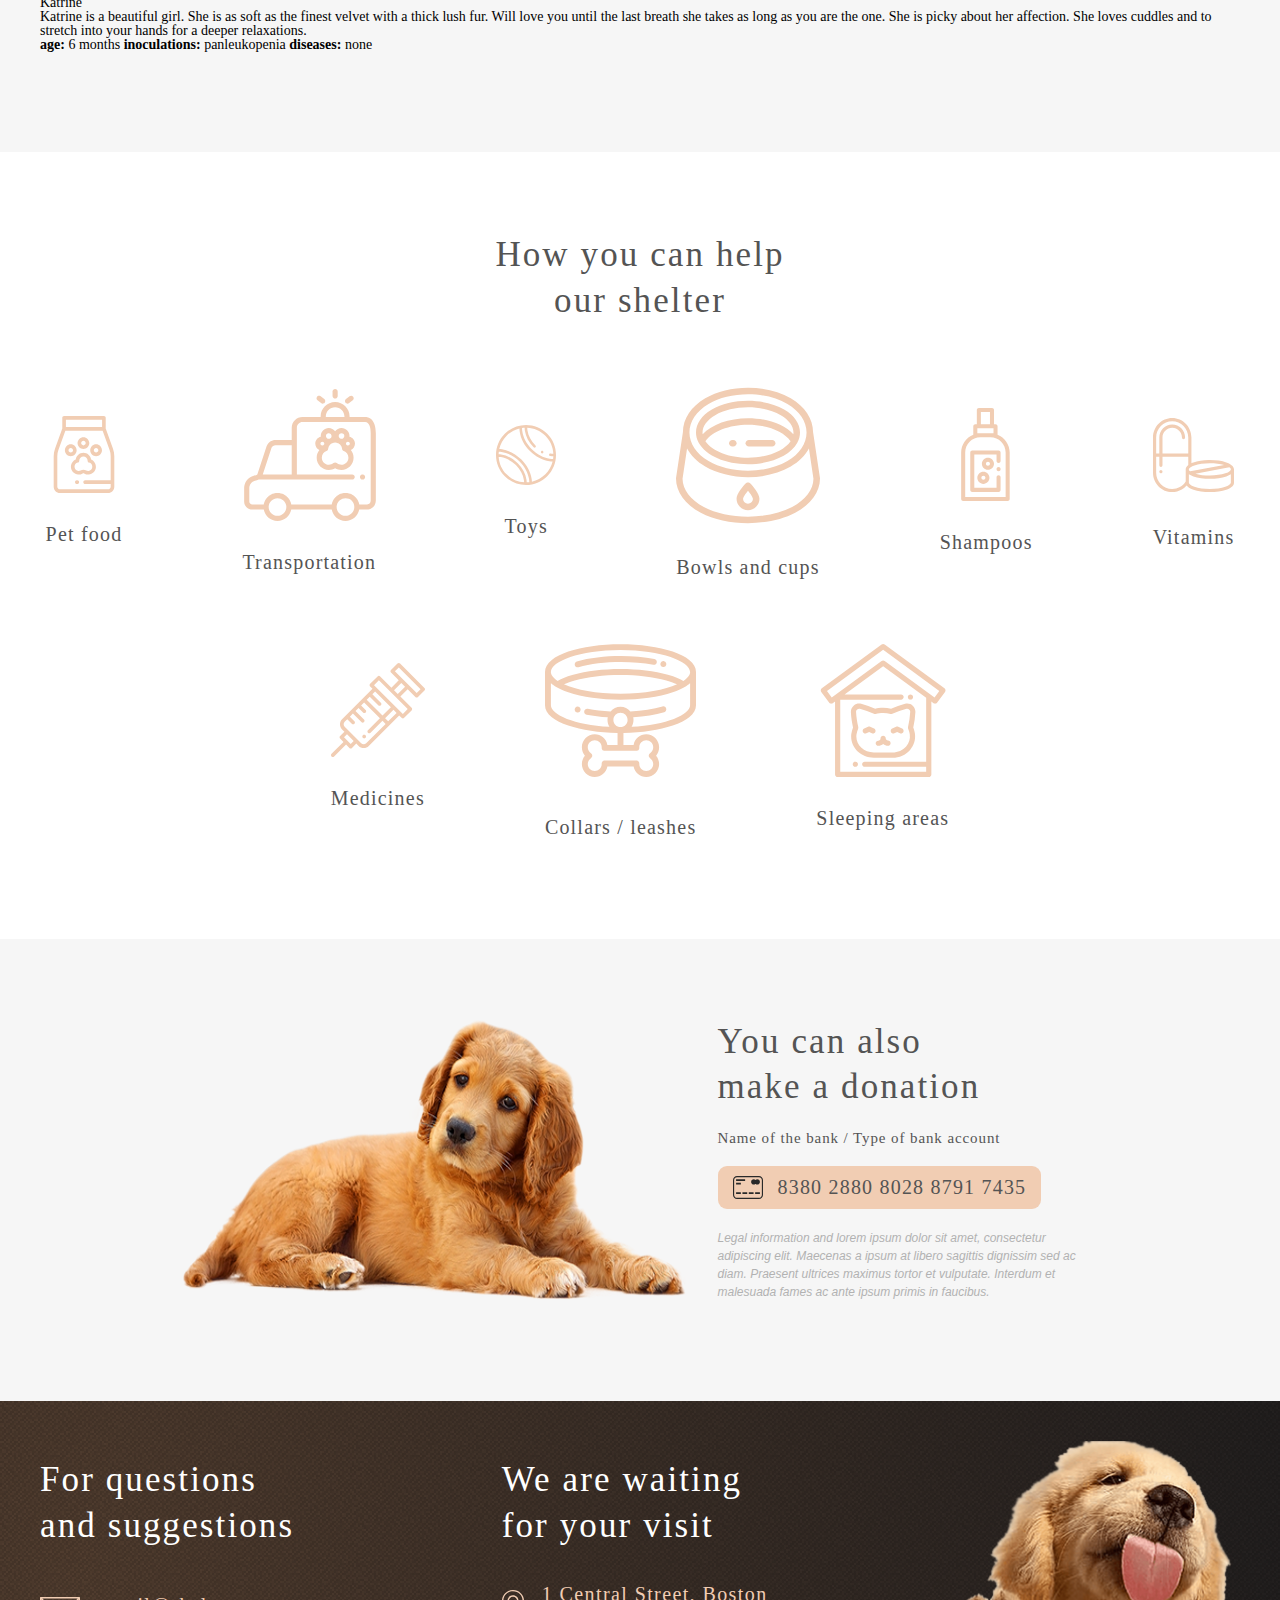
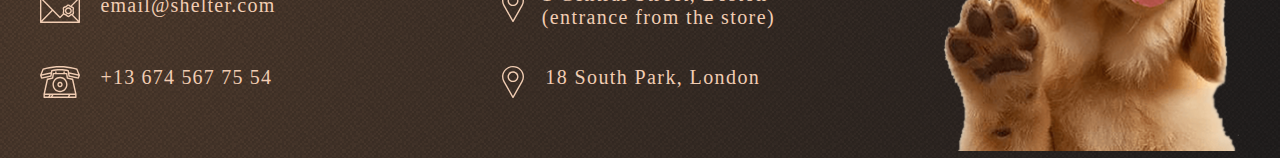
==== commit 1689e96b: "Add_popup" ====
--- a/Shelter/pages/main/index.html
+++ b/Shelter/pages/main/index.html
@@ -117,35 +117,37 @@
                         <button class="slider__button"><img src="../../assets/images/Arrow.svg" alt="arrow">
                         </button>
 
-
-                        <div class="pets__cards">
-                            <div class="pets__card-item">
+                         <div class="pets__cards">
+                            <a class="pets__card-item" href="#popup-katrine">
                                 <img src="../../assets/images/pets-katrine.png" alt="Pets-Katrine"
                                     class="pets__card-image">
                                 <div class="pets__card-content">
                                     <h4 class="pets__card-title">Katrine</h4>
                                     <button class="pets__card-button">Learn more</button>
                                 </div>
-                            </div>
-                            <div class="pets__card-item hidden_phone">
+                            </a>
+                            
+                                <a class="pets__card-item hidden_phone" href="#popup-jennifer">
                                 <img src="../../assets/images/pets-jennifer.png" alt="Pets-jennifer"
                                     class="pets__card-image">
                                 <div class="pets__card-content">
                                     <h4 class="pets__card-title">Jennifer</h4>
                                     <button class="pets__card-button">Learn more</button>
                                 </div>
-                            </div>
-                            <div class="pets__card-item hidden">
+                                </a>
+
+                            <a class="pets__card-item hidden" href="#popup">
                                 <img src="../../assets/images/pets-woody.png" alt="Pets-Woody"
                                     class="pets__card-image">
                                 <div class="pets__card-content">
                                     <h4 class="pets__card-title">Woody</h4>
-                                    <button class="pets__card-button">Learn more</button>
-                                </div>
-                            </div>
-
-
-                        </div>
+                                    <button  class="pets__card-button">Learn more</button>
+                                </div>
+                            </a>
+
+
+                        </div>
+                      
 
 
                         <button class="slider__button-reverted"><img src="../../assets/images/Arrow.svg" alt="arrow">
@@ -157,6 +159,75 @@
                         class="pets__button">Get to know the rest</button>
                     </a>
 
+                    <!--_____________________popup__________________________-->
+                            <div id="popup" class="popup">
+                                <div class="popup__body">
+                                <a href="##" class="popup__area"></a>
+                                    <div class="popup__content">
+                                        <img src="../../assets/images/pets-woody.png" alt="Pets-Woody">
+                                        <a href="##" class="popup__close">X</a>
+
+                                    <div class="popup__info">
+                                        <div class="popup__title">Woody</div>
+                                        <div class="popup__description">Woody is a handsome 3 1/2 year old boy. Woody does know basic commands and is a smart pup. Since he is on the stronger side, he will learn a lot from your training. Woody will be happier when he finds a new family that can spend a lot of time with him.</div>
+                                        <div class="popup__text">
+                                            <span><b>age:</b> 3 years 6 months</span>
+                                            <span><b>inoculations</b>: adenovirus, distemper</span>
+                                            <span><b>diseases:</b> right back leg mobility reduced</span>
+                                        </div>
+                                    </div>
+                                    </div>
+                                </div>
+                            </div>
+                            <!--_____________________popup__________________________-->
+                            <div id="popup-jennifer" class="popup">
+                                <div class="popup__body">
+                                <a href="##" class="popup__area"></a>
+                                    <div class="popup__content">
+                                        <img src="../../assets/images/pets-jennifer.png" alt="Pets-Woody">
+                                        <a href="##" class="popup__close">X</a>
+
+
+                                    
+                                    <div class="popup__info">
+                                        <div class="popup__title">Jennifer</div>
+                                        <div class="popup__description">Jennifer is a sweet 2 months old Labrador that is patiently waiting to find a new forever home. This girl really enjoys being able to go outside to run and play, but won't hesitate to play up a storm in the house if she has all of her favorite toys.</div>
+                                        <div class="popup__text">
+                                            <span><b>age:</b> 2 months</span>
+                                            <span><b>inoculations</b>: none</span>
+                                            <span><b>diseases:</b> none</span>
+                                        </div>
+                                    </div>
+                                    </div>
+                                </div>
+                            </div>
+                            <!--_____________________popup katrine__________________________-->
+                            <div id="popup-katrine" class="popup">
+                                <div class="popup__body">
+                                <a href="##" class="popup__area"></a>
+                                    <div class="popup__content">
+                                        <img src="../../assets/images/pets-katrine.png" alt="Pets-katrine">
+                                        <a href="##" class="popup__close">X</a>
+
+
+                                    
+                                    <div class="popup__info">
+                                        <div class="popup__title">Katrine</div>
+                                        <div class="popup__description">Katrine is a beautiful girl. She is as soft as the finest velvet with a thick lush fur. Will love you until the last breath she takes as long as you are the one. She is picky about her affection. She loves cuddles and to stretch into your hands for a deeper relaxations.</div>
+                                        <div class="popup__text">
+                                            <span><b>age:</b> 6 months</span>
+                                            <span><b>inoculations:</b> panleukopenia</span>
+                                            <span><b>diseases:</b> none</span>
+                                        </div>
+                                    </div>
+                                    </div>
+                                </div>
+                            </div>
+                            <!--_____________________popup__________________________-->
+
+                    
+                    
+                    
                 </div>
             </div>
         </div>
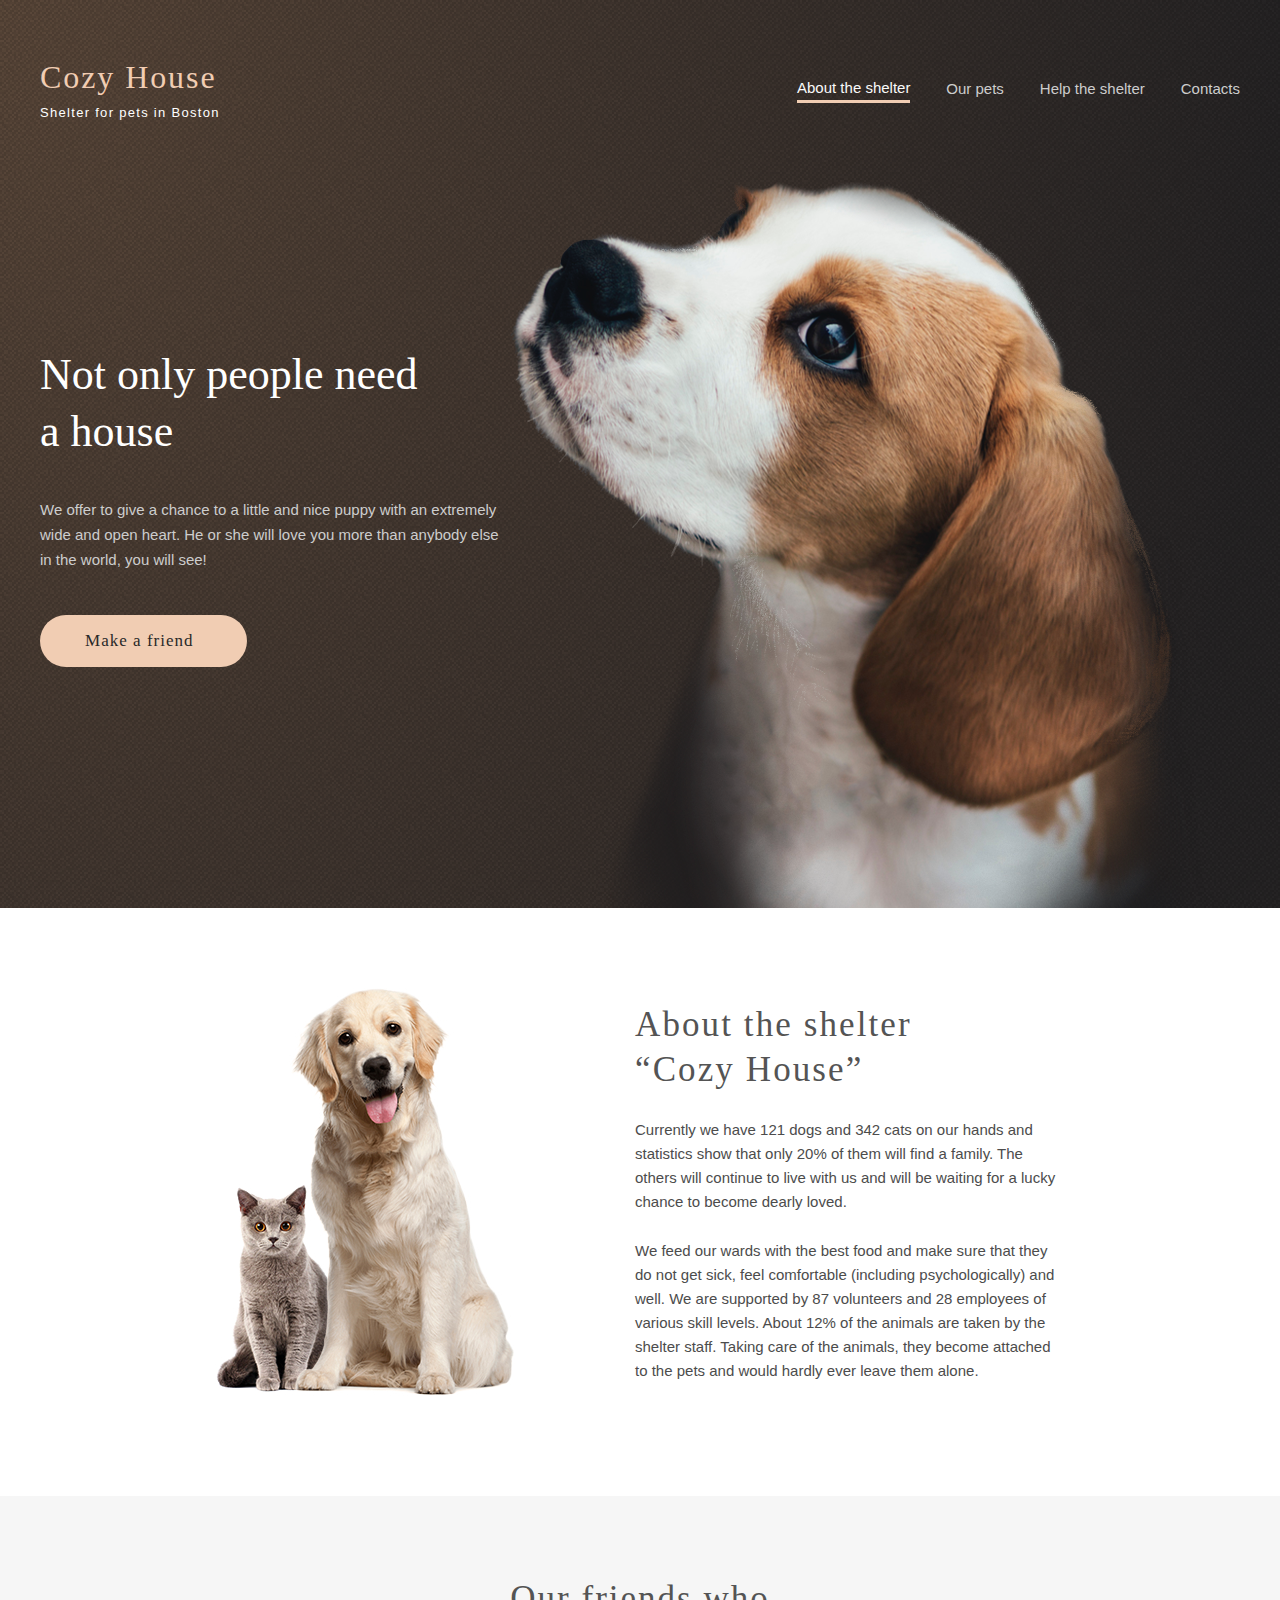
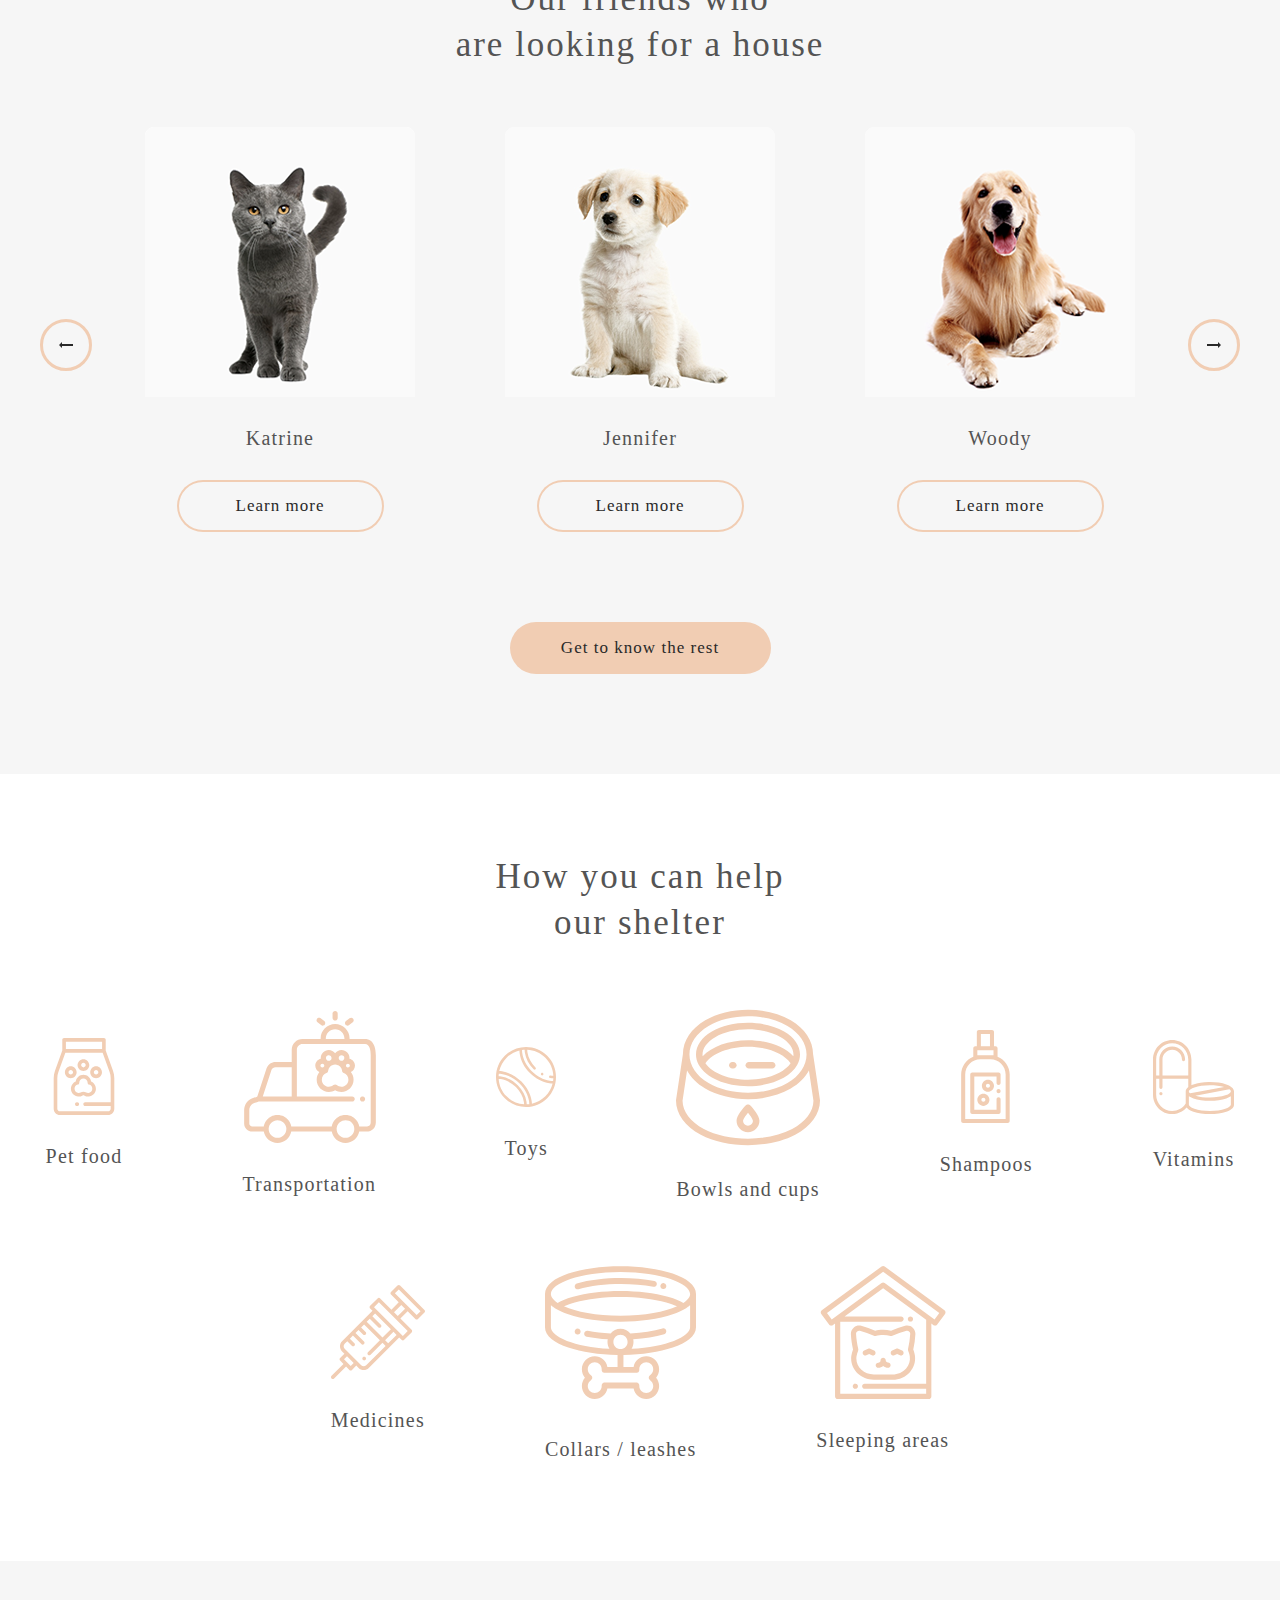
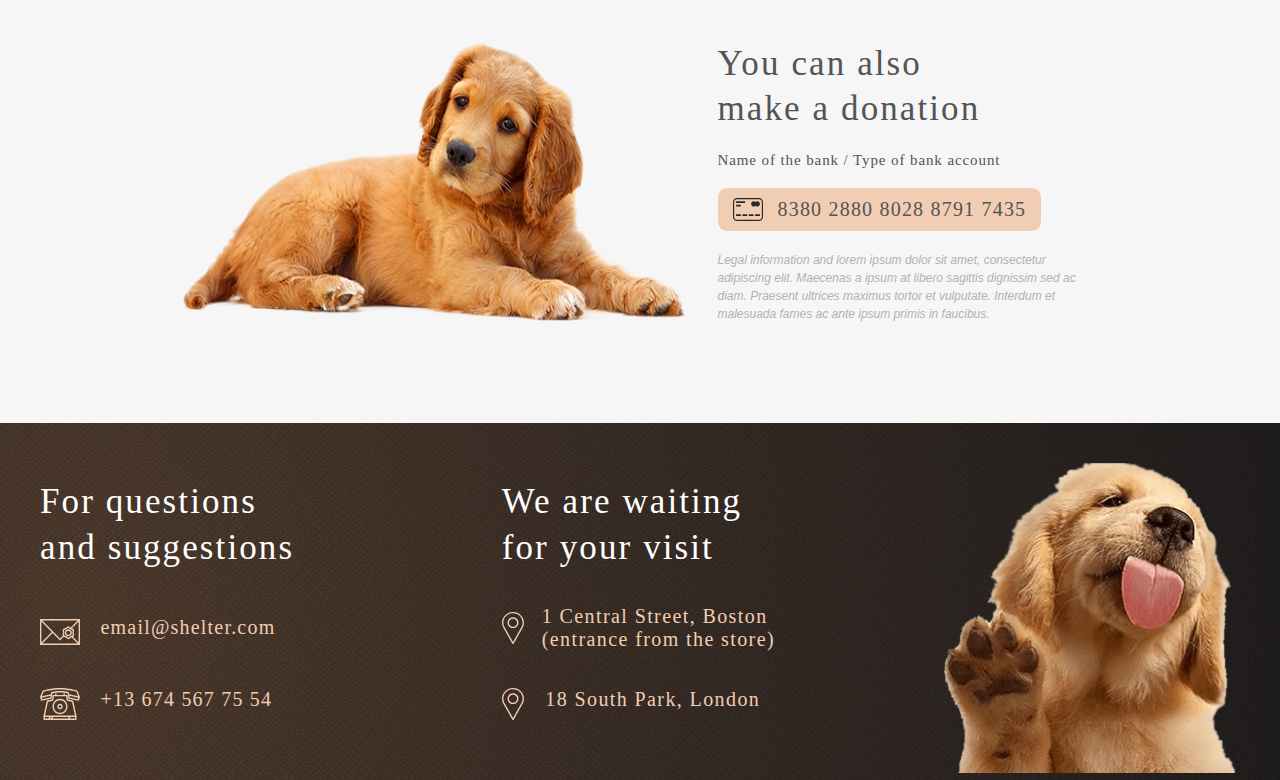
==== commit 1625061c: "Add_Footer_Mail" ====
--- a/Shelter/pages/main/index.html
+++ b/Shelter/pages/main/index.html
@@ -331,14 +331,14 @@
                     class="footer__contacts-mail-icon" 
                     src="../../assets/images/ico/icon-email.svg" 
                     alt="">
-                    <a href="#" class="footer__contacts-mail-text">email@shelter.com</a>
+                    <a href="mailto:ask@htmlbook.ru" class="footer__contacts-mail-text">email@shelter.com</a>
                 </div>
                 <div class="footer__contacts-phone">
                     <img 
                     class="footer__contacts-phone-icon" 
                     src="../../assets/images/ico/icon-phone.svg" 
                     alt="">
-                    <a href="#" class="footer__contacts-phone-number">+13 674 567 75 54</a>
+                    <a href="tel:+375292991216" class="footer__contacts-phone-number">+13 674 567 75 54</a>
                 </div>
             </div>
     
@@ -353,17 +353,17 @@
                     class="footer__location-icon" 
                     src="../../assets/images/ico/icon-marker.svg" 
                     alt="">
-                    <div class="footer__location-first-text">
+                    <a class="footer__location-first-text" href="https://www.google.com/maps/place/1+Central+St,+Boston,+MA+02109,+%D0%A1%D0%A8%D0%90/@42.3585558,-71.056915,17z/data=!3m1!4b1!4m5!3m4!1s0x89e370868bc2ce7b:0x82fa7db94f5fea9e!8m2!3d42.3585519!4d-71.0547263">
                         <span>1 Central Street, Boston</span>
                         <span>(entrance from the store)</span>
-                    </div>
+                    </a>
                 </div>
                 <div class="footer__location-second">
                     <img 
                     class="footer__location-icon" 
                     src="../../assets/images/ico/icon-marker.svg" 
                     alt="">
-                    <a href="#" class="footer__location-second-text">18 South Park, London </a>
+                    <a href="https://www.google.com/maps/place/South+Park+Court,+18+S+Park+Rd,+London+SW19+8TD,+%D0%92%D0%B5%D0%BB%D0%B8%D0%BA%D0%BE%D0%B1%D1%80%D0%B8%D1%82%D0%B0%D0%BD%D0%B8%D1%8F/@51.4202685,-0.2023686,17z/data=!3m1!4b1!4m5!3m4!1s0x487608baa7401b31:0x18e66d9fcd2f7d77!8m2!3d51.4202685!4d-0.2001799" class="footer__location-second-text" class="footer__location-second-text">18 South Park, London </a>
                 </div>
             </div>
 
--- a/Shelter/pages/main/styles.css
+++ b/Shelter/pages/main/styles.css
@@ -632,7 +632,76 @@
 .footer__location-second-text {
 }
 
-
+/*____________________________________popup______________________*/
+.popup {
+    position: fixed;
+    width: 100%;
+    height: 100%;
+    background-color: rgba(51, 51, 51, 0.37);
+    top: 0;
+    left: 0;
+    opacity: 0;
+    visibility: hidden;
+    padding: 0 24rem;
+    
+   
+}
+
+.popup__area {
+    position: absolute;
+    width: 100%;
+    height: 100%;
+    top: 0;
+    left: 0;
+}
+.popup:target{
+    opacity: 1;
+    visibility: visible;
+    transition: opacity .5s linear;
+   
+}
+.popup__body {
+    min-height: 100%;
+    display: flex;
+    align-items: center;
+    justify-content: center;
+    padding: 30px 10px;
+}
+
+.popup__info{
+    flex-direction: column;
+    justify-content: center;
+    margin-left: 3rem;
+}
+.popup__content {
+    display: flex;
+    background-color: #FFFFFF;
+    color: #333;
+    max-width : 90rem;
+    height: 50%;
+    padding: 30px;
+    position: relative;
+    transition: opacity .5s linear;
+   
+}
+.popup__close {
+    position: absolute;
+    right: 10px;
+    top: 10px;
+    font-size: 20px;
+    color: #333;
+    transition: opacity .5s linear; 
+
+}
+.popup__title {
+    font-size: 40px;
+    padding-bottom: 3rem;
+
+}
+.popup__text span {
+    padding-top: 2rem;
+    display: block;
+}
 
 @media (max-width: 1200px) {
    .header {
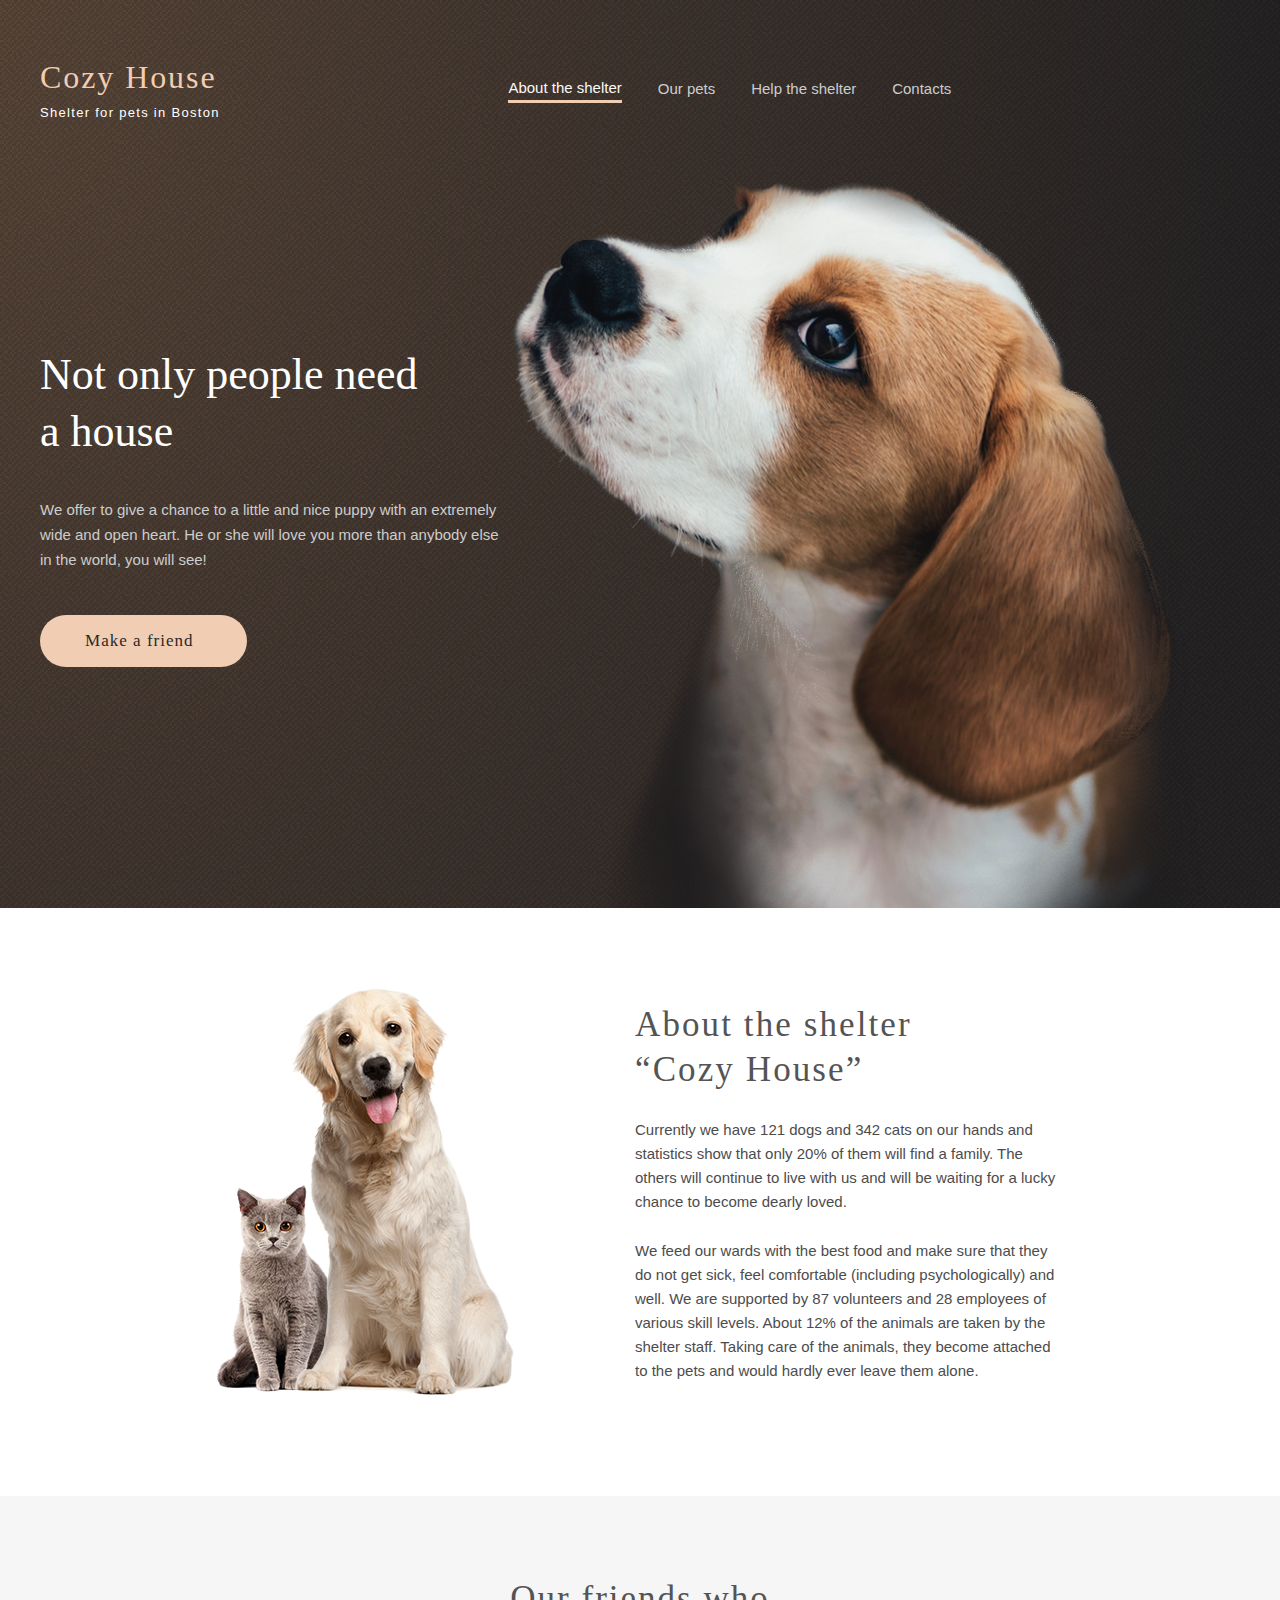
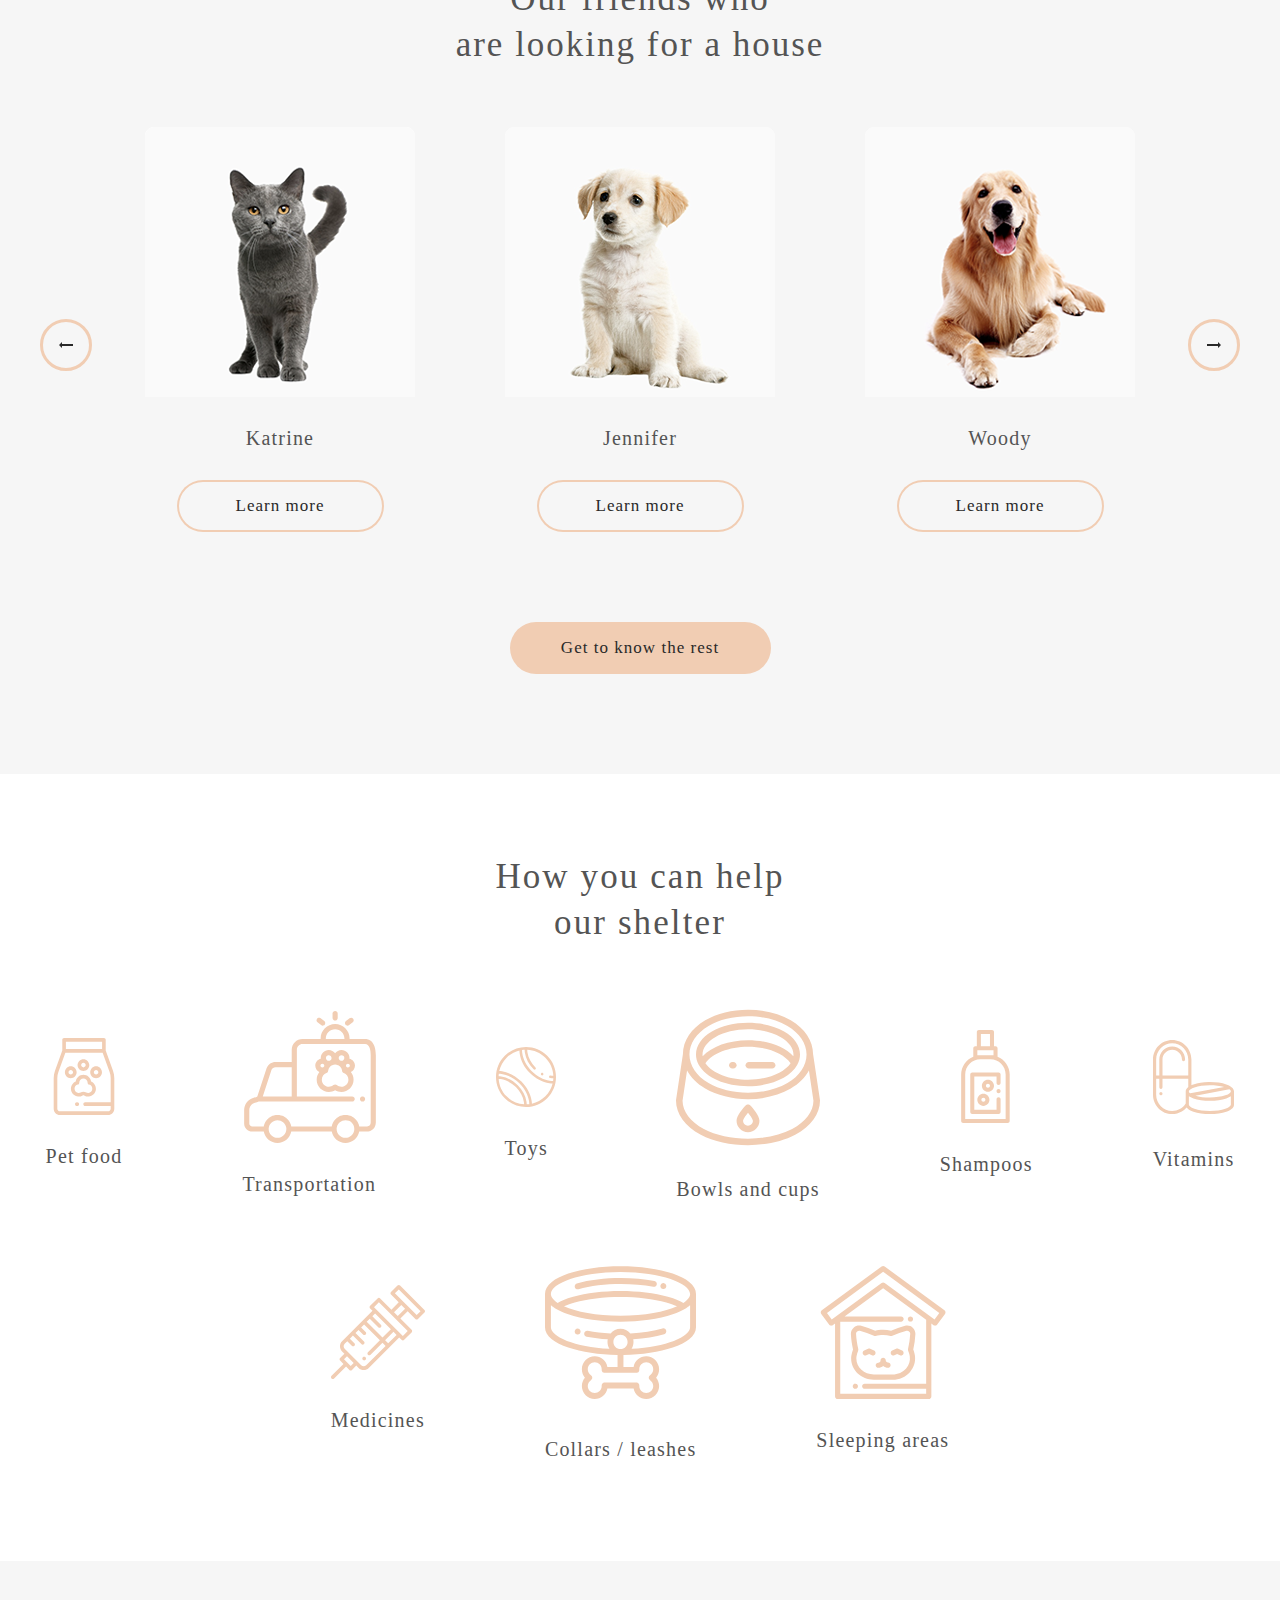
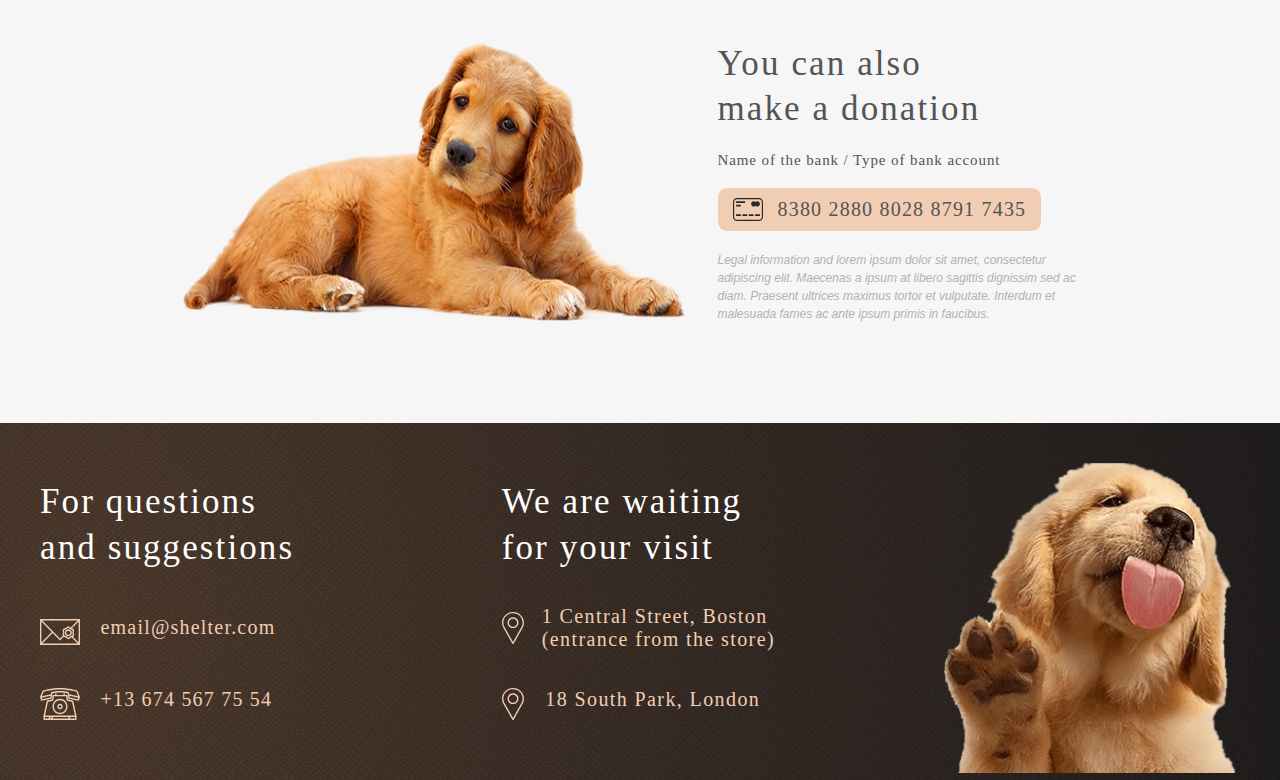
==== commit 27283ab4: "Add_BurgerMenu" ====
--- a/Shelter/pages/main/index.html
+++ b/Shelter/pages/main/index.html
@@ -27,6 +27,9 @@
                 </ul>
 
             </nav>
+             <div class="header__burger">
+                <span></span>
+            </div>
         </div>
     </header>
 
@@ -375,7 +378,8 @@
 
     </div> <!--Wrapper-->
 </footer>
-
+<script src="https://ajax.googleapis.com/ajax/libs/jquery/2.2.0/jquery.min.js"></script>
+<script src="../main/script.js"> </script>
 
 </body>
 
--- a/Shelter/pages/main/styles.css
+++ b/Shelter/pages/main/styles.css
@@ -704,66 +704,67 @@
 }
 
 @media (max-width: 1200px) {
-   .header {
-    padding: 0 3rem;
+    .header {
+     padding: 0 3rem;
+    }
+    .hero {
+    display: block;
+    padding-left: 16rem;
+ }
+ 
+     .hero__subtitle {
+         max-width: 46rem;
+ 
+     }
+ 
+     .hero__content{
+        padding-left: 3rem;
+     }
+     .about__wrapper{
+         flex-direction: column-reverse;
+         align-items: center;
+     }
+     .about__img-wrapper {
+         margin-top: 8rem;
+     }
+     .pets__card-item.hidden {
+         display: none;
+     }
+     .pets__card-item{
+         margin: 0 1rem;
+     }
+     .donation__wrapper {
+         flex-direction: column-reverse;
+         align-items: center;
+     }
+     .donation__image{
+         margin-top: 6rem;
+         width: 50%;
+     }
+     .footer-wrapper{
+         display: block;
+     }
+     .wrapper__content {
+         justify-content: space-around;
+         padding-right: 0;
+     }
+     .footer__image-wrapper{
+         display: flex;
+         justify-content: center;
+     }
    }
-   .hero {
-    display: block;
-}
-
-    .hero__subtitle {
-        max-width: 46rem;
-
-    }
-
-    .hero__content{
-       padding-left: 3rem;
-    }
-    .about__wrapper{
-        flex-direction: column-reverse;
-        align-items: center;
-    }
-    .about__img-wrapper {
-        margin-top: 8rem;
-    }
-    .pets__card-item.hidden {
-        display: none;
-    }
-    .pets__card-item{
-        margin: 0 1rem;
-    }
-    .donation__wrapper {
-        flex-direction: column-reverse;
-        align-items: center;
-    }
-    .donation__image{
-        margin-top: 6rem;
-        width: 50%;
-    }
-    .footer-wrapper{
-        display: block;
-    }
-    .wrapper__content {
-        justify-content: space-around;
-        padding-right: 0;
-    }
-    .footer__image-wrapper{
-        display: flex;
-        justify-content: center;
-    }
-  }
-
 
 @media (max-width: 768px) {
     
-    
+    .hero {
+       
+        padding-left: 0;
+     }
     .hero__image {
        padding-left: 16.9rem;
         
     }
 
-    
-
     .hero__content{
         margin-left: 15.5rem;
     }
@@ -771,7 +772,7 @@
   }
 
   
-@media (max-width: 320px) {
+@media (max-width: 600px) {
     
     .nav{
         display: none;
